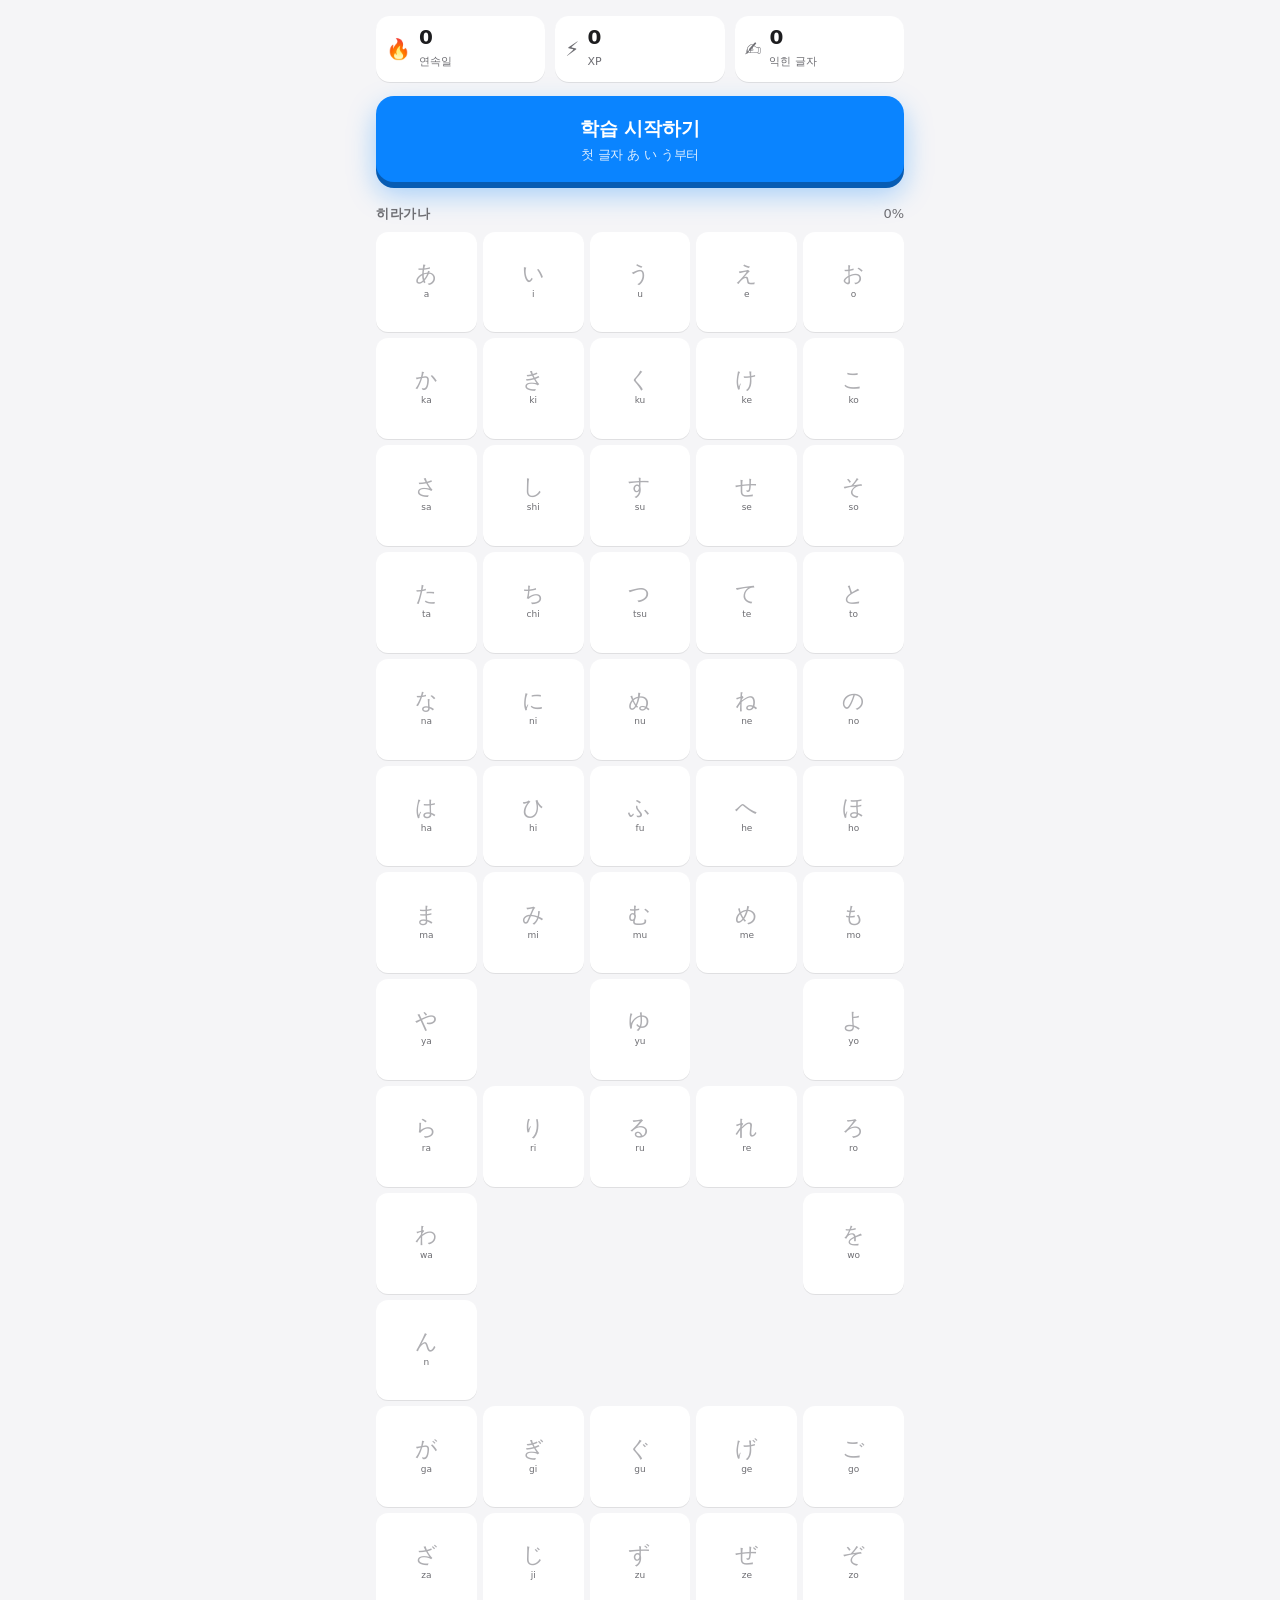
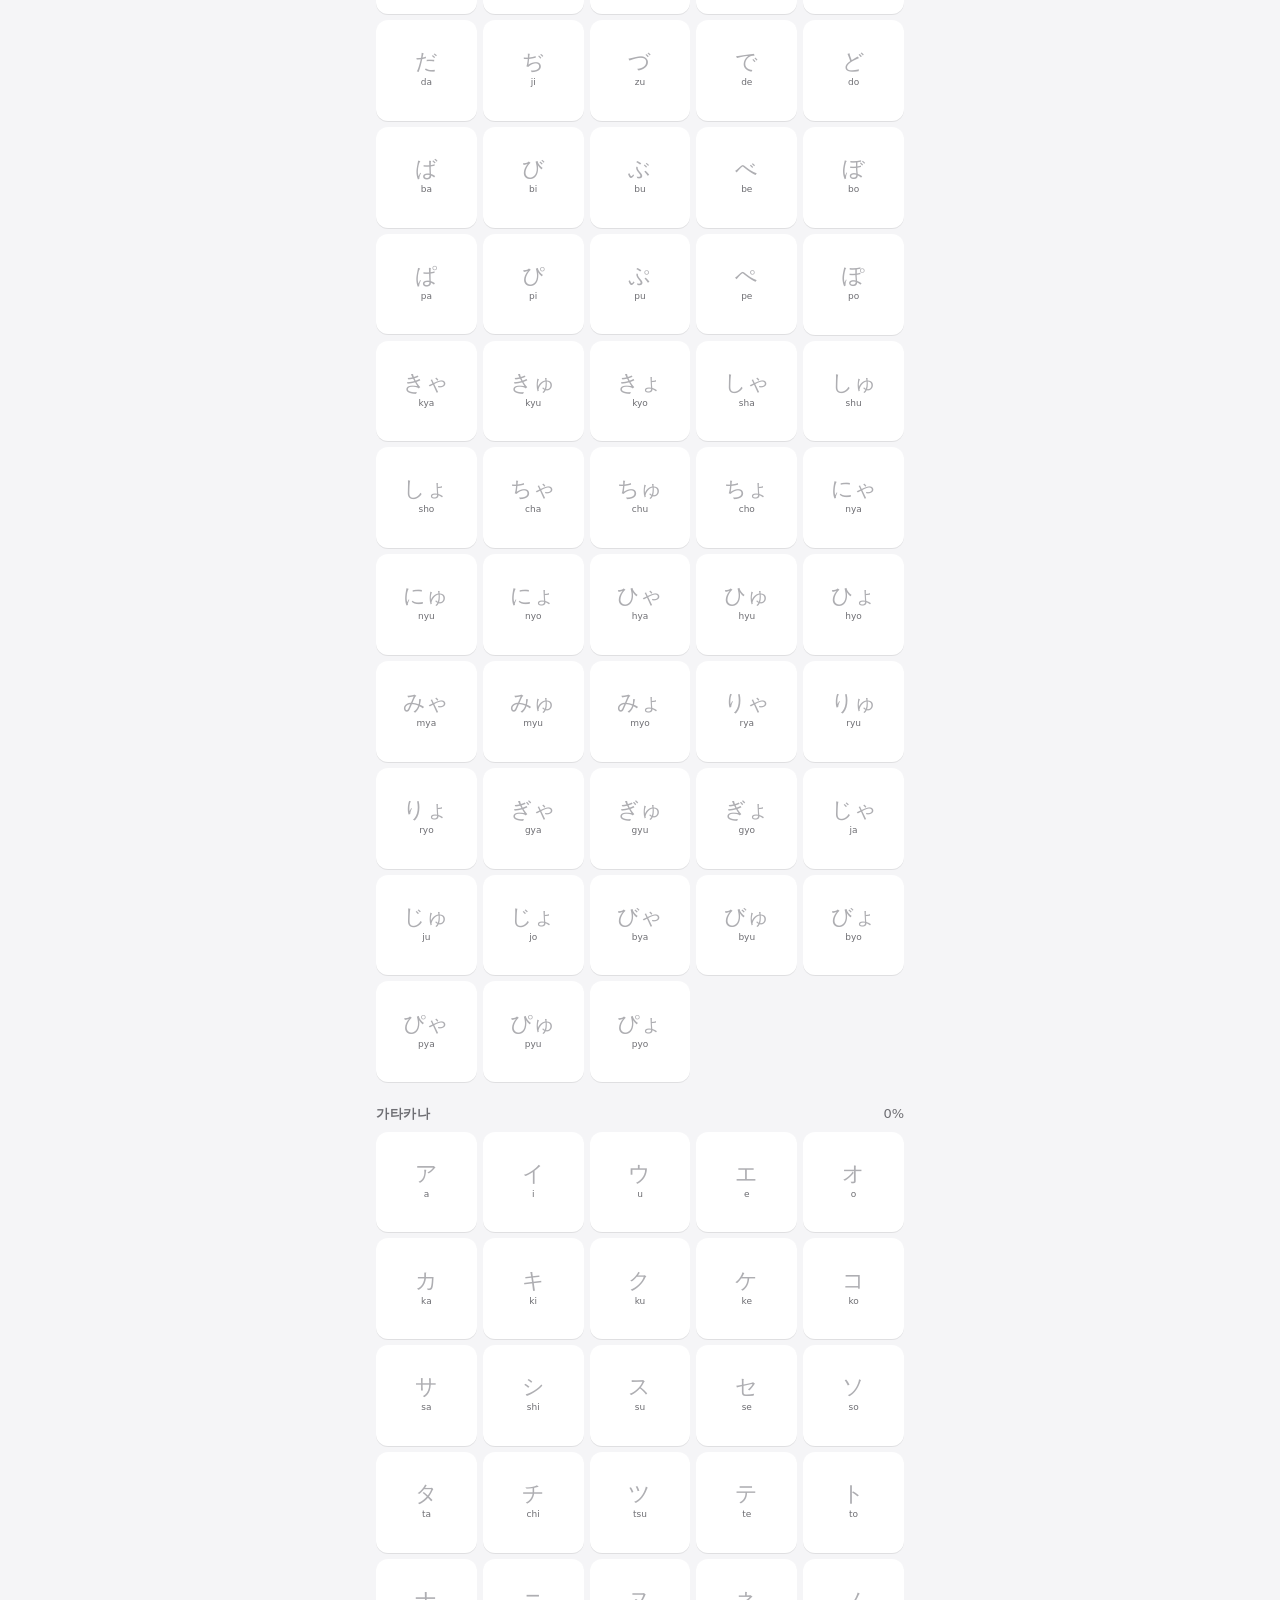
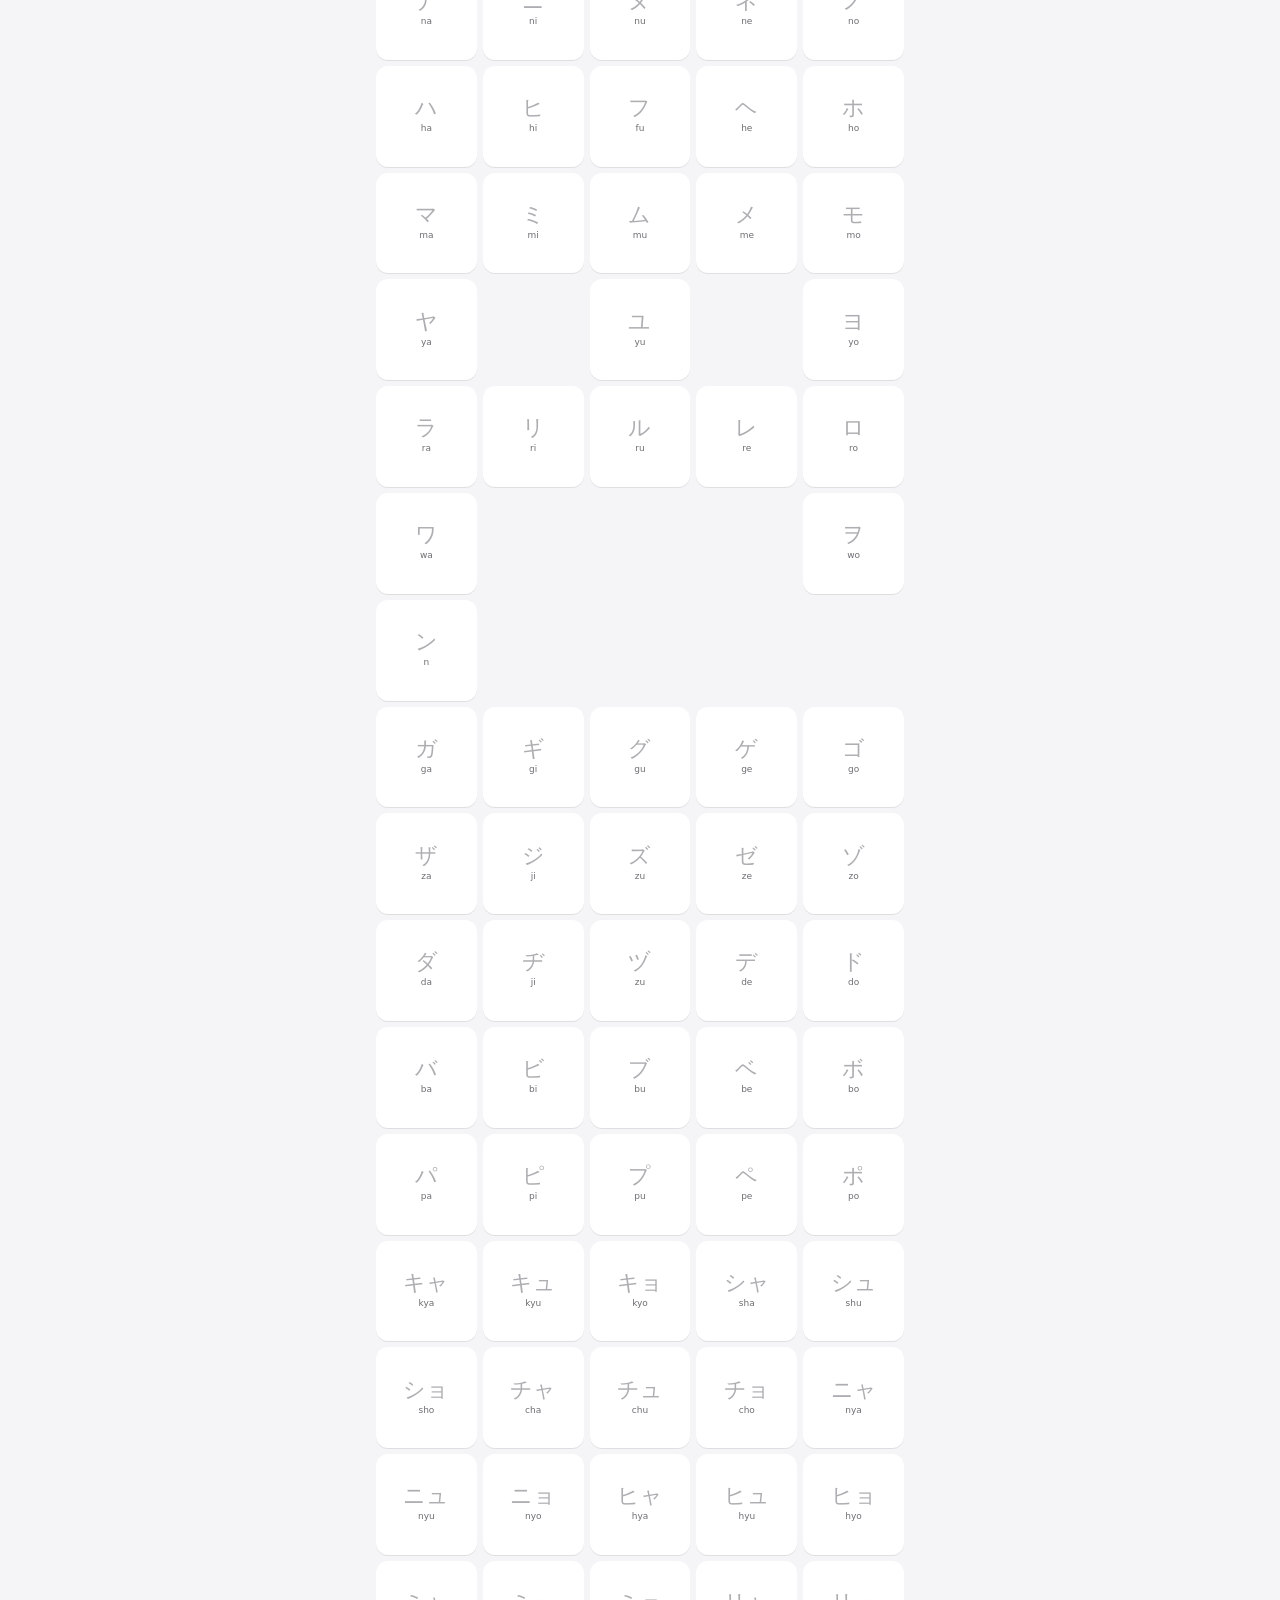
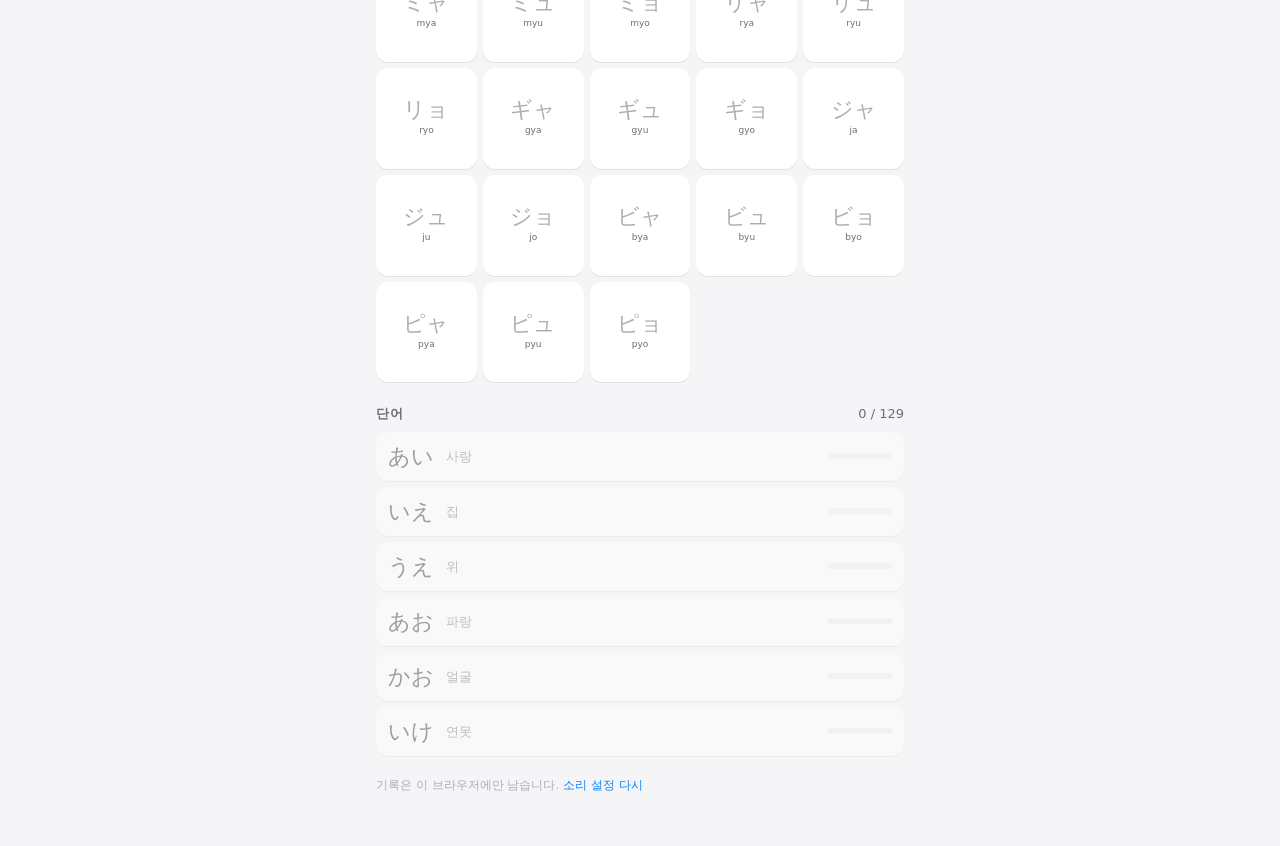
==== index.html @ 37eb1562 "Solingo: self-hosted Duolingo-style script trainer with JSON courses Engine (index.html/app.js/style" ====
<!doctype html>
<html lang="ko">
<head>
<meta charset="utf-8">
<meta name="viewport" content="width=device-width, initial-scale=1, viewport-fit=cover, user-scalable=no">
<meta name="color-scheme" content="light dark">
<meta name="apple-mobile-web-app-capable" content="yes">
<meta name="apple-mobile-web-app-status-bar-style" content="black-translucent">
<meta name="description" content="Solingo — self-hosted, Duolingo-style script trainer. Engine + JSON courses.">
<title>Solingo</title>
<link rel="icon" href="data:image/svg+xml,%3Csvg xmlns=%27http://www.w3.org/2000/svg%27 viewBox=%270 0 64 64%27%3E%3Crect width=%2764%27 height=%2764%27 rx=%2716%27 fill=%27%230a84ff%27/%3E%3Ctext x=%2732%27 y=%2744%27 font-size=%2736%27 text-anchor=%27middle%27 fill=%27white%27 font-family=%27sans-serif%27%3Eあ%3C/text%3E%3C/svg%3E">
<link rel="stylesheet" href="styles.css">
</head>
<body>
<div class="wrap" id="home">
  <div class="hud"><div><span class="ic">🔥</span><div><b id="h-streak">0</b><span>연속일</span></div></div><div><span class="ic">⚡️</span><div><b id="h-xp">0</b><span>XP</span></div></div><div><span class="ic">✍️</span><div><b id="h-known">0</b><span>익힌 글자</span></div></div></div>
  <button class="start" id="start">학습 시작하기<small id="start-sub"></small></button>
  <div id="sets"></div>
  <div class="section-t">단어 <span id="w-pct"></span></div><div class="words" id="wordlist"></div>
  <p class="tiny" style="margin-top:20px">기록은 이 브라우저에만 남습니다. <button id="snd-reset" style="color:var(--accent)">소리 설정 다시</button></p>
</div>

<div class="sheet" id="perm"><div class="panel">
  <h2>소리와 진동을 켤까요?</h2>
  <p>브라우저 규칙상 한 번은 직접 허용해야 소리가 자동으로 나옵니다.</p>
  <ul><li><span class="ic">🔊</span>새 글자와 단어를 일본어 음성으로 자동 재생</li><li><span class="ic">🎵</span>정답·오답 효과음</li><li><span class="ic">📳</span>정답 시 진동 (지원 기기만)</li></ul>
  <button class="primary" id="perm-ok">허용하고 시작</button>
  <button class="ghost" id="perm-no" style="width:100%;margin-top:8px">소리 없이</button>
  <p class="tiny" id="perm-note" style="margin:10px 0 0;text-align:center"></p>
</div></div>

<div id="lesson">
  <div class="top"><button class="x" id="l-x">✕</button><div class="meter"><i id="l-meter"></i></div><span class="combo" id="l-combo"></span></div>
  <div class="stage" id="stage"></div>
  <div class="foot" id="l-foot"><div class="verdict" id="l-verdict"></div><button class="primary" id="l-btn">확인</button></div>
</div>
<canvas id="confetti"></canvas>
<div class="toast" id="toast"></div>

<script src="app.js"></script>
</body>
</html>
---- styles.css ----
:root{--bg:#f5f5f7;--surface:#fff;--surface-2:#eef0f4;--text:#1d1d1f;--text-2:#6e6e73;--text-3:#aeaeb2;--line:rgba(0,0,0,.09);
  --accent:#0a84ff;--ink:#fff;--good:#34c759;--bad:#ff3b30;--warn:#ff9f0a;--gold:#ffcc00;--chrome:rgba(245,245,247,.78);--r:18px;
  --spring:cubic-bezier(.2,.8,.2,1)}
@media (prefers-color-scheme:dark){:root{--bg:#000;--surface:#1c1c1e;--surface-2:#2c2c2e;--text:#f5f5f7;--text-2:#98989d;--text-3:#636366;--line:rgba(255,255,255,.1);--chrome:rgba(0,0,0,.7)}}
*{box-sizing:border-box;-webkit-tap-highlight-color:transparent}
html,body{margin:0;min-height:100%}
body{font:16px/1.5 -apple-system,BlinkMacSystemFont,"SF Pro Text","Pretendard",system-ui,sans-serif;background:var(--bg);color:var(--text);-webkit-font-smoothing:antialiased;overscroll-behavior:none;touch-action:manipulation;user-select:none;-webkit-user-select:none}
button{font:inherit;color:inherit;background:none;border:0;padding:0;cursor:pointer}
button:focus-visible{outline:2px solid var(--accent);outline-offset:2px}
.kana{font-family:"Hiragino Sans","Hiragino Kaku Gothic ProN","Noto Sans JP","Apple SD Gothic Neo",sans-serif}
.wrap{max-width:560px;margin:0 auto;padding:16px;padding-bottom:calc(40px + env(safe-area-inset-bottom))}
h1{font-size:28px;letter-spacing:-.02em;line-height:1.1;margin:8px 0 4px}
.lead{color:var(--text-2);margin:0 0 14px}
.tiny{font-size:12px;color:var(--text-3)}
.section-t{font-size:13px;font-weight:700;color:var(--text-2);letter-spacing:.04em;text-transform:uppercase;margin:22px 0 8px;display:flex;justify-content:space-between;align-items:baseline}
.section-t span{font-weight:500;text-transform:none;letter-spacing:0;font-variant-numeric:tabular-nums}

/* home */
.hud{display:flex;gap:10px;align-items:center;margin-bottom:14px}
.hud>div{flex:1;min-width:0;background:var(--surface);border-radius:14px;padding:10px 10px;box-shadow:0 1px 0 var(--line);display:flex;align-items:center;gap:8px}
.hud .ic{font-size:20px;flex:none}.hud>div>div{min-width:0;overflow:hidden}.hud b{display:block;font-size:20px;line-height:1.1;font-variant-numeric:tabular-nums}.hud span{font-size:11px;color:var(--text-2);white-space:nowrap}
.start{display:block;width:100%;padding:18px;border-radius:18px;background:var(--accent);color:var(--ink);font-weight:800;font-size:19px;letter-spacing:-.01em;
  box-shadow:0 6px 0 color-mix(in srgb,var(--accent) 70%,#000),0 12px 28px color-mix(in srgb,var(--accent) 35%,transparent);transition:transform .1s ease-out,box-shadow .1s ease-out}
.start:active{transform:translateY(4px);box-shadow:0 2px 0 color-mix(in srgb,var(--accent) 70%,#000),0 6px 14px color-mix(in srgb,var(--accent) 30%,transparent)}
.start small{display:block;font-weight:500;font-size:13px;opacity:.85;margin-top:2px}
.chart{display:grid;grid-template-columns:repeat(5,1fr);gap:6px}
.cell{aspect-ratio:1;border-radius:12px;background:var(--surface);box-shadow:0 1px 0 var(--line);display:flex;flex-direction:column;align-items:center;justify-content:center;position:relative;overflow:hidden}
.cell.empty{background:transparent;box-shadow:none}
.cell .k{font-size:22px;line-height:1;position:relative;z-index:1}
.cell .r{font-size:9px;color:var(--text-2);margin-top:3px;position:relative;z-index:1}
.cell i{position:absolute;left:0;right:0;bottom:0;height:0;background:color-mix(in srgb,var(--good) 45%,var(--surface));transition:height .6s var(--spring)}
.cell.new .k{color:var(--text-3)}
.cell.gold i{background:color-mix(in srgb,var(--gold) 60%,var(--surface))}
.words{display:flex;flex-direction:column;gap:6px}
.word{display:grid;grid-template-columns:auto 1fr auto;gap:12px;align-items:center;background:var(--surface);border-radius:12px;padding:8px 12px;box-shadow:0 1px 0 var(--line)}
.word .w{font-size:22px}.word .m{font-size:13px;color:var(--text-2)}
.word .bar{width:64px;height:6px;border-radius:3px;background:var(--surface-2);overflow:hidden}.word .bar i{display:block;height:100%;background:var(--good);width:0;transition:width .6s var(--spring)}
.word.locked{opacity:.4}

/* permission sheet */
.sheet{position:fixed;inset:0;z-index:30;display:none;align-items:flex-end;justify-content:center;background:rgba(0,0,0,.35);backdrop-filter:blur(6px);-webkit-backdrop-filter:blur(6px)}
.sheet.on{display:flex}
.sheet .panel{width:100%;max-width:560px;background:var(--surface);border-radius:24px 24px 0 0;padding:22px 20px calc(22px + env(safe-area-inset-bottom));animation:up .45s var(--spring)}
@keyframes up{from{transform:translateY(40px);opacity:0}}
.panel h2{margin:0 0 6px;font-size:22px;letter-spacing:-.01em}
.panel p{margin:0 0 16px;color:var(--text-2)}
.panel ul{margin:0 0 18px;padding:0;list-style:none;display:flex;flex-direction:column;gap:8px}
.panel li{display:flex;gap:10px;align-items:center;font-size:15px}.panel li .ic{width:36px;height:36px;border-radius:10px;background:var(--surface-2);display:flex;align-items:center;justify-content:center;font-size:18px}

/* lesson */
#lesson{display:none;position:fixed;inset:0;background:var(--bg);z-index:10;flex-direction:column}
#lesson.on{display:flex}
.top{display:flex;align-items:center;gap:12px;padding:calc(12px + env(safe-area-inset-top)) 16px 10px}
.top .x{width:36px;height:36px;border-radius:12px;background:var(--surface-2);display:flex;align-items:center;justify-content:center;font-size:16px;color:var(--text-2)}
.meter{flex:1;height:12px;border-radius:6px;background:var(--surface-2);overflow:hidden;position:relative}
.meter i{display:block;height:100%;background:var(--good);width:0;transition:width .5s var(--spring);border-radius:6px;position:relative}
.meter i::after{content:"";position:absolute;left:6px;right:6px;top:3px;height:3px;border-radius:2px;background:rgba(255,255,255,.35)}
.combo{font-size:13px;font-weight:800;color:var(--warn);min-width:44px;text-align:right;font-variant-numeric:tabular-nums;transition:transform .2s var(--spring)}
.combo.bump{transform:scale(1.35)}
.stage{flex:1;position:relative;overflow:hidden}
.step{position:absolute;inset:0;overflow:auto;padding:8px 16px 24px;display:flex;flex-direction:column}
.step.in{animation:slideIn .38s var(--spring)}
.step.out{animation:slideOut .22s ease-in forwards;pointer-events:none}
@keyframes slideIn{from{transform:translateX(60px);opacity:0}}
@keyframes slideOut{to{transform:translateX(-60px);opacity:0}}
.prompt{font-size:20px;font-weight:700;letter-spacing:-.01em;margin:8px 0 14px}
.foot{padding:12px 16px calc(14px + env(safe-area-inset-bottom));background:var(--chrome);backdrop-filter:blur(20px) saturate(180%);-webkit-backdrop-filter:blur(20px) saturate(180%);border-top:1px solid var(--line);transition:background .25s}
.foot.ok{background:color-mix(in srgb,var(--good) 20%,var(--bg))}.foot.no{background:color-mix(in srgb,var(--bad) 18%,var(--bg))}
.verdict{display:flex;align-items:center;gap:10px;margin-bottom:10px;font-weight:800;min-height:26px;font-size:17px;transform:translateY(8px);opacity:0;transition:transform .3s var(--spring),opacity .2s}
.foot.ok .verdict,.foot.no .verdict{transform:none;opacity:1}
.verdict small{font-weight:500;color:var(--text-2);font-size:15px}
.foot.ok .verdict{color:var(--good)}.foot.no .verdict{color:var(--bad)}
.primary{display:block;width:100%;padding:15px;border-radius:14px;background:var(--accent);color:var(--ink);font-weight:800;font-size:17px;transition:transform .1s ease-out,opacity .15s,background .2s}
.primary:active{transform:scale(.98)}.primary:disabled{opacity:.35;transform:none}
.foot.ok .primary{background:var(--good)}.foot.no .primary{background:var(--bad)}

.hero{display:flex;flex-direction:column;align-items:center;justify-content:center;padding:14px 0 8px;gap:6px}
.glyph{font-size:120px;line-height:1;letter-spacing:-.02em;animation:pop .45s var(--spring)}
@keyframes pop{from{transform:scale(.85);opacity:0}}
.romaji{font-size:26px;color:var(--text-2);font-family:ui-monospace,"SF Mono",Menlo,monospace;letter-spacing:.05em}
.spk{width:48px;height:48px;border-radius:14px;background:var(--surface-2);display:inline-flex;align-items:center;justify-content:center;font-size:22px;transition:transform .1s ease-out}
.spk:active{transform:scale(.9)}
.spk.big{width:150px;height:150px;border-radius:40px;background:var(--accent);color:var(--ink);font-size:64px;box-shadow:0 8px 24px color-mix(in srgb,var(--accent) 35%,transparent)}
.spk.playing{animation:pulse 1s infinite}
@keyframes pulse{50%{transform:scale(1.06)}}
.opts{display:grid;grid-template-columns:1fr 1fr;gap:10px}
.opt{padding:18px 12px;border-radius:16px;background:var(--surface);box-shadow:0 1px 0 var(--line),0 3px 0 var(--line);font-size:20px;text-align:center;transition:transform .1s ease-out,box-shadow .15s,background .15s;animation:pop .4s var(--spring) backwards}
.opt:nth-child(2){animation-delay:.04s}.opt:nth-child(3){animation-delay:.08s}.opt:nth-child(4){animation-delay:.12s}.opt:nth-child(5){animation-delay:.16s}
.opt .kana{font-size:38px;line-height:1.1}
.opt:active{transform:translateY(2px);box-shadow:0 1px 0 var(--line)}
.opt.sel{box-shadow:inset 0 0 0 2px var(--accent),0 3px 0 color-mix(in srgb,var(--accent) 60%,transparent);background:color-mix(in srgb,var(--accent) 10%,var(--surface))}
.opt.ok{box-shadow:inset 0 0 0 2px var(--good),0 3px 0 var(--good);background:color-mix(in srgb,var(--good) 16%,var(--surface));animation:bounce .5s var(--spring)}
@keyframes bounce{30%{transform:scale(1.08)}}
.opt.no{box-shadow:inset 0 0 0 2px var(--bad);background:color-mix(in srgb,var(--bad) 12%,var(--surface));animation:shake .4s}
.opt.dim{opacity:.3;pointer-events:none}
@keyframes shake{20%{transform:translateX(-7px)}40%{transform:translateX(7px)}60%{transform:translateX(-4px)}80%{transform:translateX(4px)}}
.match{display:grid;grid-template-columns:1fr 1fr;gap:10px}.match .col{display:flex;flex-direction:column;gap:10px}
.slots{min-height:66px;display:flex;flex-wrap:wrap;gap:8px;padding:10px 0;border-bottom:2px solid var(--line);margin-bottom:16px;align-items:center;transition:border-color .2s}
.bank{display:flex;flex-wrap:wrap;gap:8px;justify-content:center}
.tile{min-width:54px;height:58px;padding:0 14px;border-radius:14px;background:var(--surface);box-shadow:0 1px 0 var(--line),0 3px 0 var(--line);font-size:28px;display:inline-flex;align-items:center;justify-content:center;transition:transform .1s ease-out,opacity .15s}
.tile:active{transform:translateY(2px);box-shadow:0 1px 0 var(--line)}.tile.used{opacity:.2;pointer-events:none}
.slots .tile{background:color-mix(in srgb,var(--accent) 10%,var(--surface));animation:pop .3s var(--spring)}
.meaning{font-size:15px;color:var(--text-2);margin-top:6px}
.wordline{font-size:48px;text-align:center;margin:2px 0;letter-spacing:.04em}
.wordline .hi{color:var(--accent)}
canvas.pad{width:100%;aspect-ratio:1;border-radius:20px;background:var(--surface);box-shadow:0 1px 0 var(--line);touch-action:none;display:block}
canvas.pad.wide{aspect-ratio:2}
.padrow{display:flex;gap:10px;margin-top:10px}
.ghost{flex:1;padding:12px;border-radius:12px;background:var(--surface-2);font-weight:600;transition:transform .1s ease-out}.ghost:active{transform:scale(.97)}
.done-hero{text-align:center;padding:30px 0 20px}
.done-hero .big{font-size:72px;line-height:1;animation:pop .6s var(--spring)}
.xp{font-size:40px;font-weight:900;color:var(--gold);letter-spacing:-.02em;animation:pop .5s var(--spring) .2s backwards}
.stat{display:grid;grid-template-columns:repeat(3,1fr);gap:10px;margin-top:14px}
.stat div{background:var(--surface);border-radius:14px;padding:10px 12px;box-shadow:0 1px 0 var(--line)}
.stat b{display:block;font-size:22px;font-variant-numeric:tabular-nums}.stat span{font-size:12px;color:var(--text-2)}
.newk{display:flex;gap:8px;justify-content:center;flex-wrap:wrap;margin-top:14px}.newk span{font-size:28px;background:var(--surface);padding:6px 14px;border-radius:12px;box-shadow:0 1px 0 var(--line)}
#confetti{position:fixed;inset:0;pointer-events:none;z-index:40}
.fly{position:fixed;font-weight:900;color:var(--gold);font-size:20px;pointer-events:none;z-index:25;animation:fly .9s var(--spring) forwards}
@keyframes fly{to{transform:translateY(-70px);opacity:0}}
.toast{position:fixed;left:50%;bottom:calc(120px + env(safe-area-inset-bottom));transform:translate(-50%,20px);opacity:0;background:var(--text);color:var(--bg);padding:10px 16px;border-radius:999px;font-size:14px;font-weight:600;pointer-events:none;transition:transform .35s var(--spring),opacity .25s;z-index:20}
.toast.on{transform:translate(-50%,0);opacity:1}
@media (prefers-reduced-motion:reduce){*{animation:none!important;transition-duration:.01ms!important}}
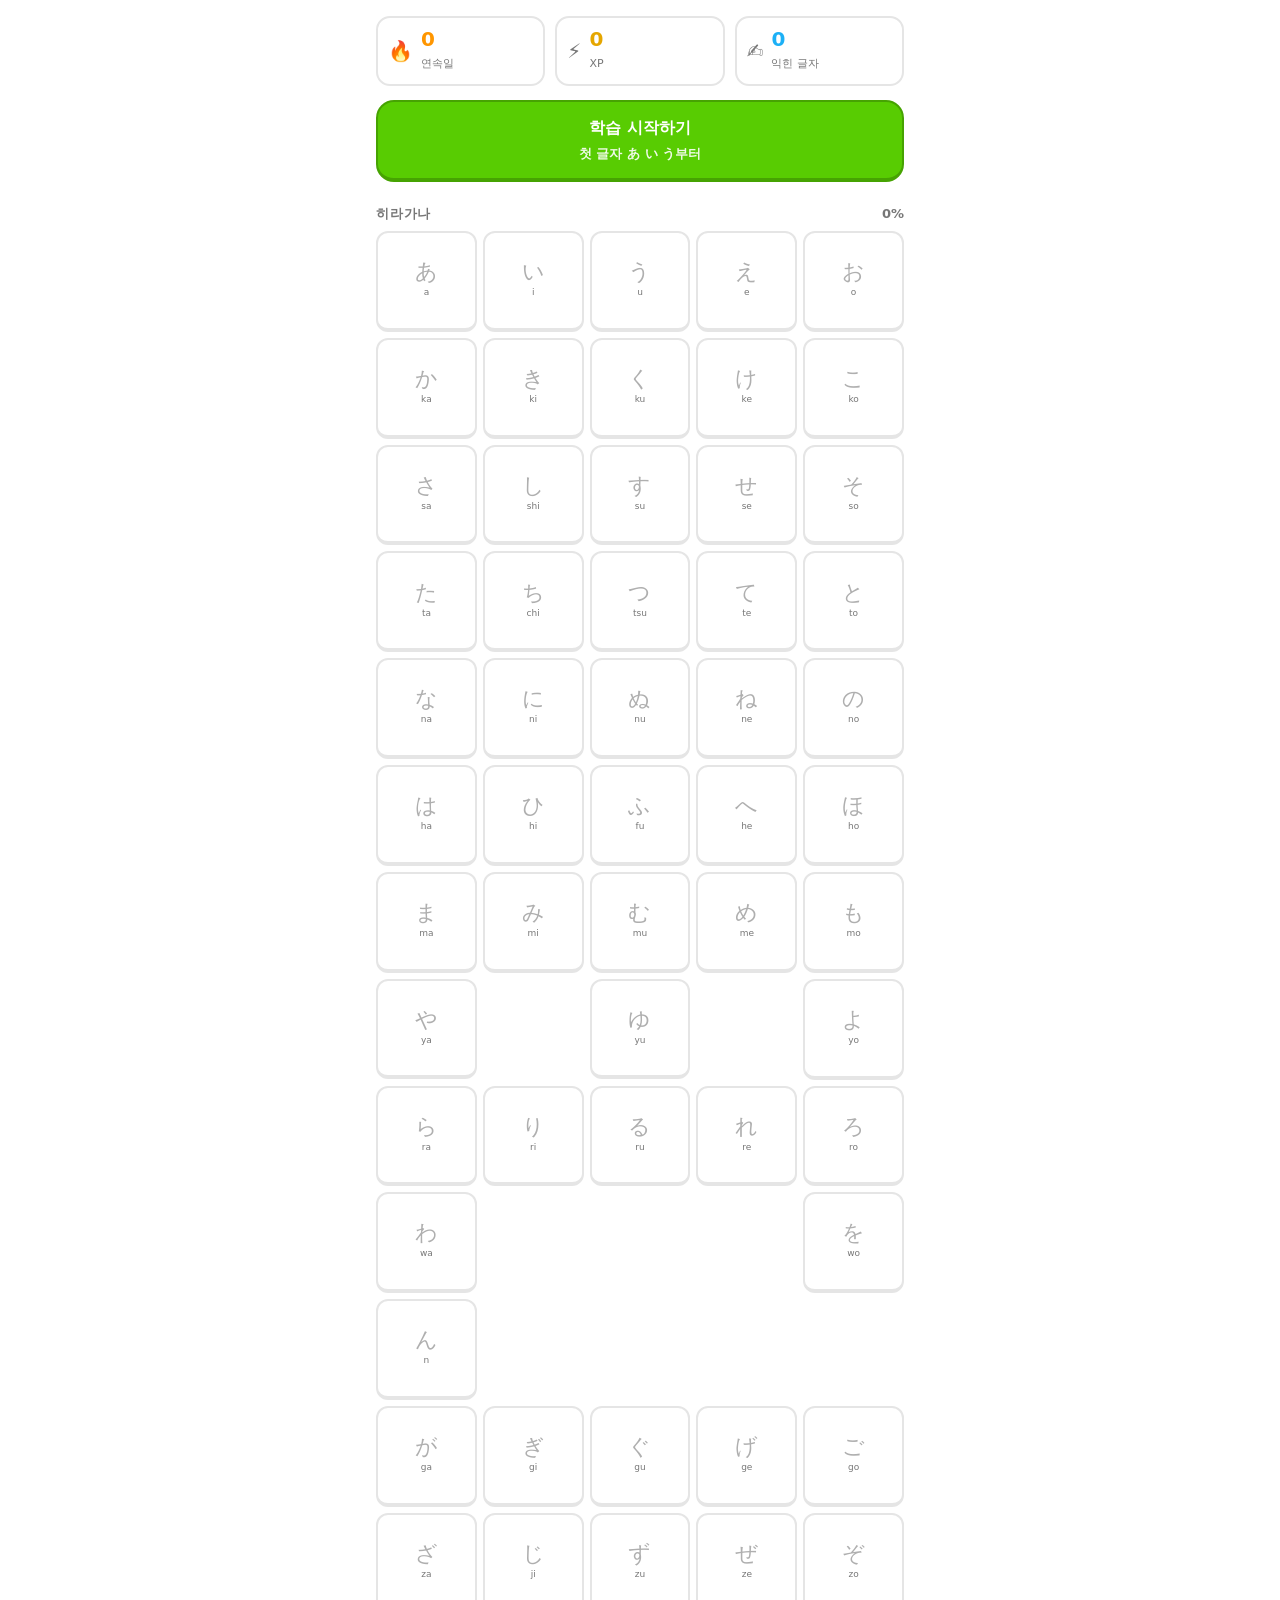
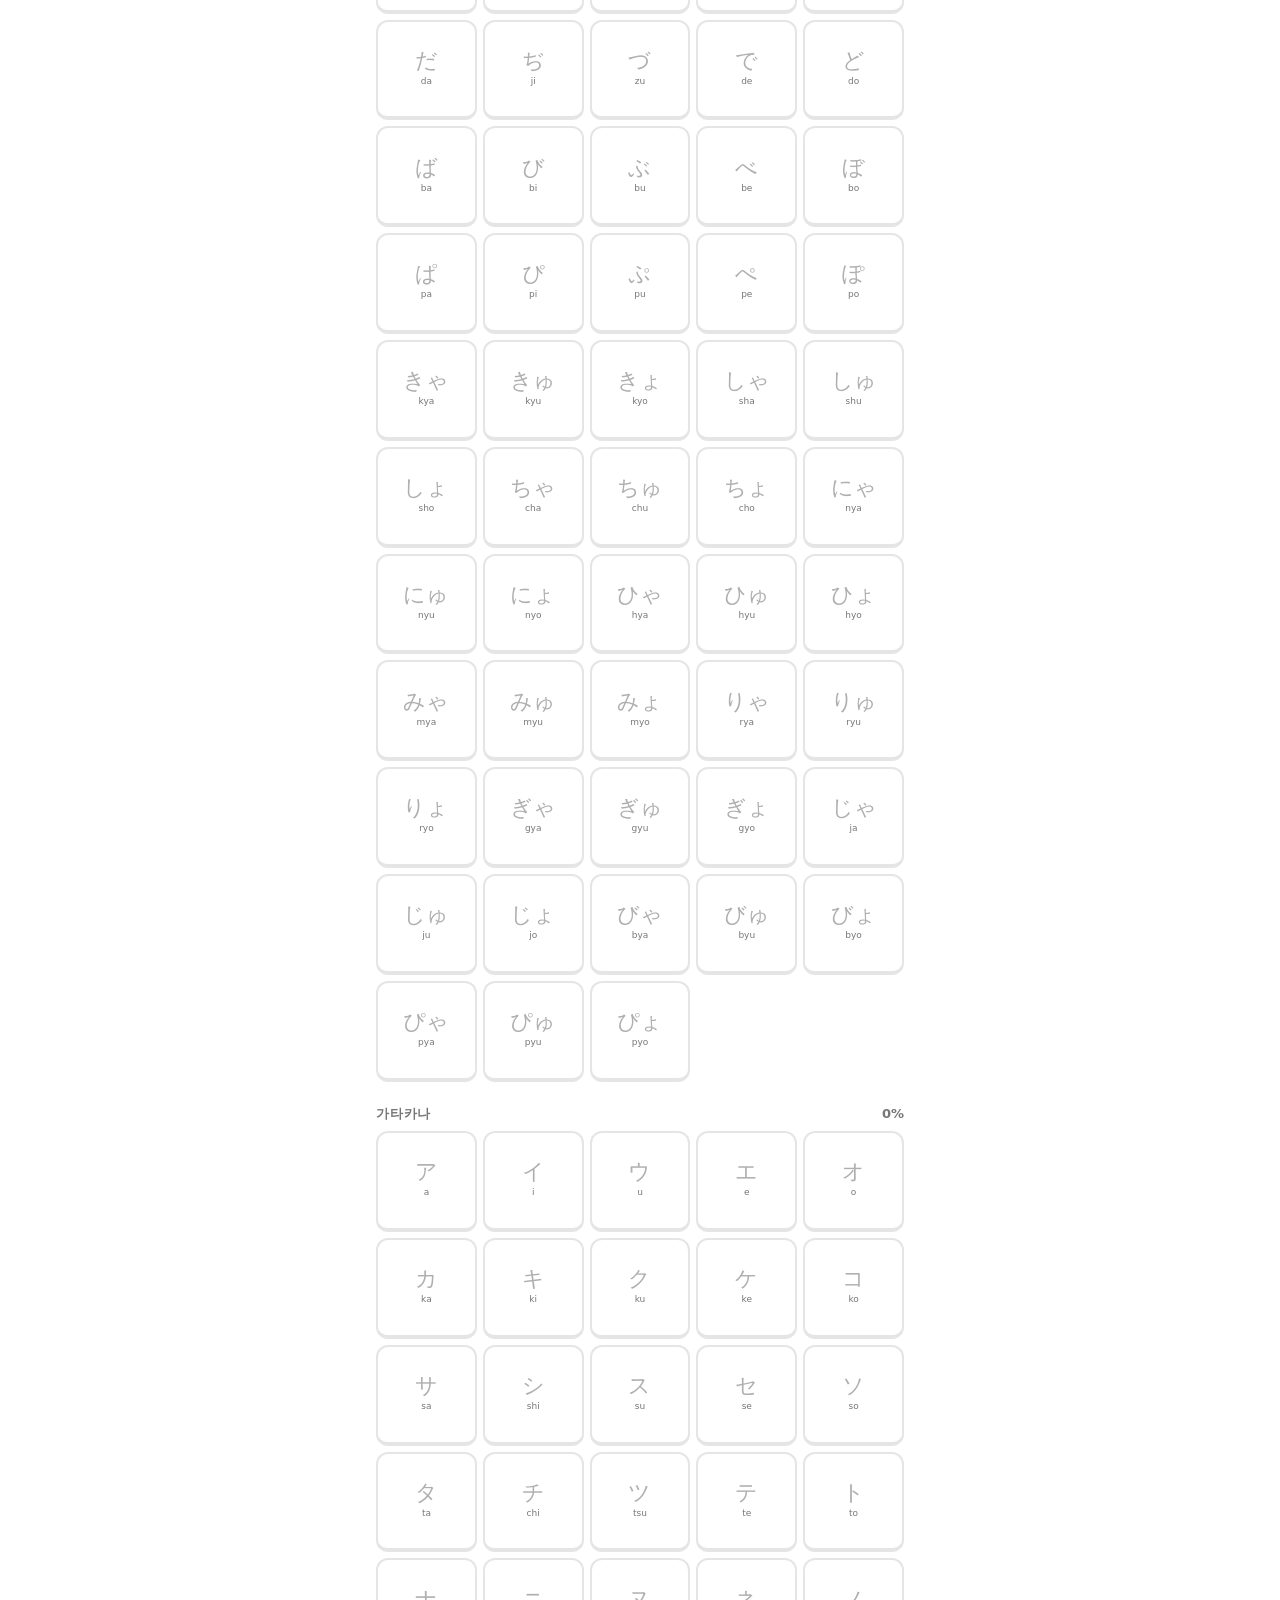
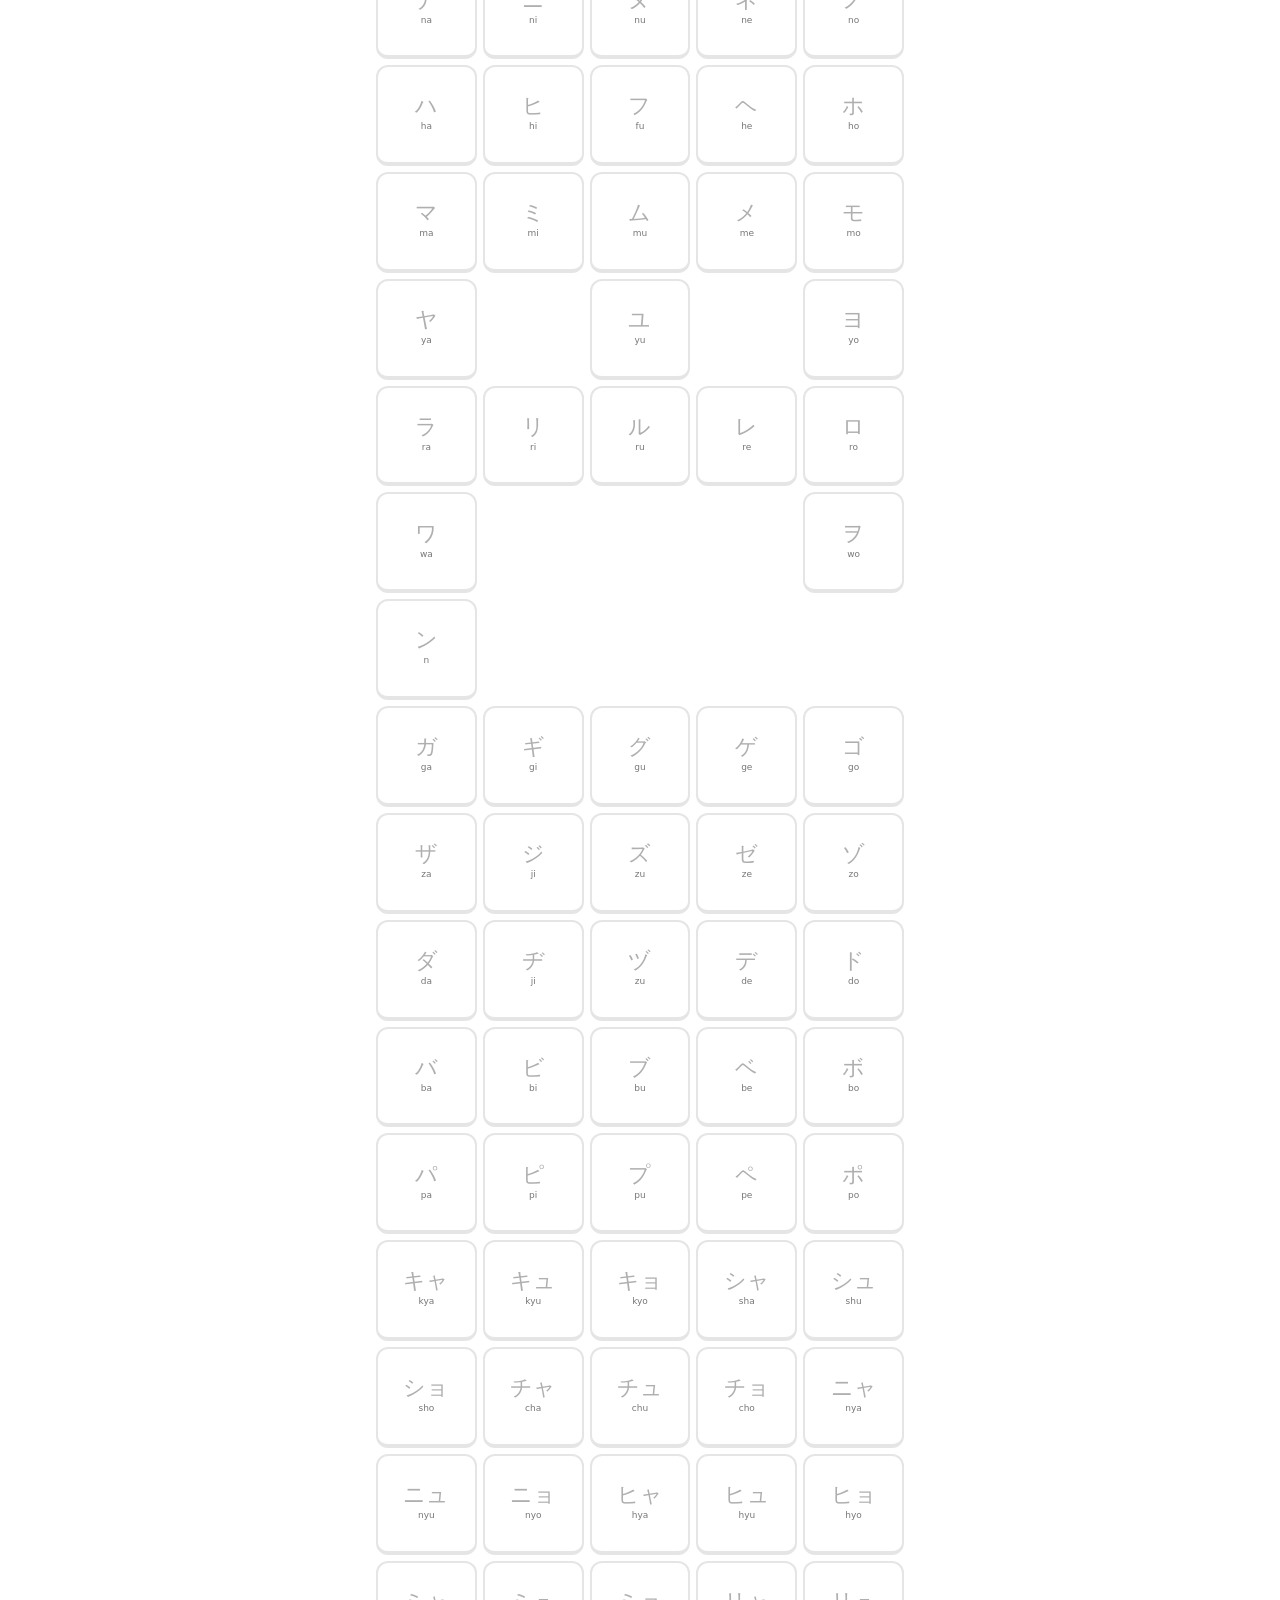
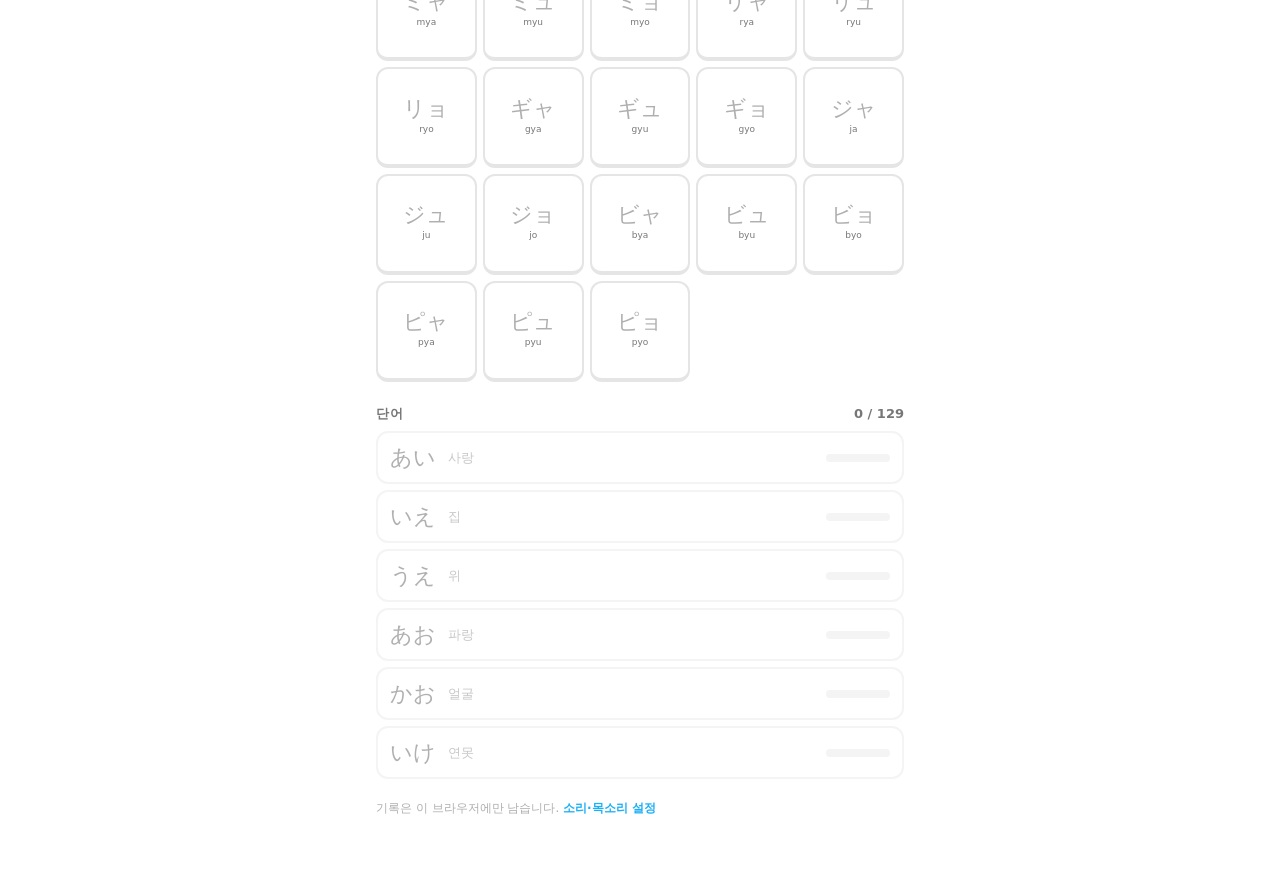
==== commit 51ab8de5: "Duolingo flow: select→확인→계속, 3D buttons, footer verdicts, resume, speech, voice picker - Session per" ====
--- a/index.html
+++ b/index.html
@@ -5,38 +5,44 @@
 <meta name="viewport" content="width=device-width, initial-scale=1, viewport-fit=cover, user-scalable=no">
 <meta name="color-scheme" content="light dark">
 <meta name="apple-mobile-web-app-capable" content="yes">
-<meta name="apple-mobile-web-app-status-bar-style" content="black-translucent">
+<meta name="apple-mobile-web-app-status-bar-style" content="default">
 <meta name="description" content="Solingo — self-hosted, Duolingo-style script trainer. Engine + JSON courses.">
 <title>Solingo</title>
-<link rel="icon" href="data:image/svg+xml,%3Csvg xmlns=%27http://www.w3.org/2000/svg%27 viewBox=%270 0 64 64%27%3E%3Crect width=%2764%27 height=%2764%27 rx=%2716%27 fill=%27%230a84ff%27/%3E%3Ctext x=%2732%27 y=%2744%27 font-size=%2736%27 text-anchor=%27middle%27 fill=%27white%27 font-family=%27sans-serif%27%3Eあ%3C/text%3E%3C/svg%3E">
+<link rel="icon" href="data:image/svg+xml,%3Csvg xmlns=%27http://www.w3.org/2000/svg%27 viewBox=%270 0 64 64%27%3E%3Crect width=%2764%27 height=%2764%27 rx=%2716%27 fill=%27%2358cc02%27/%3E%3Ctext x=%2732%27 y=%2744%27 font-size=%2736%27 text-anchor=%27middle%27 fill=%27white%27 font-family=%27sans-serif%27%3Eあ%3C/text%3E%3C/svg%3E">
 <link rel="stylesheet" href="styles.css">
 </head>
 <body>
 <div class="wrap" id="home">
-  <div class="hud"><div><span class="ic">🔥</span><div><b id="h-streak">0</b><span>연속일</span></div></div><div><span class="ic">⚡️</span><div><b id="h-xp">0</b><span>XP</span></div></div><div><span class="ic">✍️</span><div><b id="h-known">0</b><span>익힌 글자</span></div></div></div>
-  <button class="start" id="start">학습 시작하기<small id="start-sub"></small></button>
+  <div class="hud">
+    <div class="streak"><span class="ic">🔥</span><div><b id="h-streak">0</b><span>연속일</span></div></div>
+    <div class="xp"><span class="ic">⚡️</span><div><b id="h-xp">0</b><span>XP</span></div></div>
+    <div class="known"><span class="ic">✍️</span><div><b id="h-known">0</b><span>익힌 글자</span></div></div>
+  </div>
+  <button class="btn block green start" id="start">학습 시작하기<small id="start-sub"></small></button>
   <div id="sets"></div>
   <div class="section-t">단어 <span id="w-pct"></span></div><div class="words" id="wordlist"></div>
-  <p class="tiny" style="margin-top:20px">기록은 이 브라우저에만 남습니다. <button id="snd-reset" style="color:var(--accent)">소리 설정 다시</button></p>
+  <p class="tiny" style="margin-top:20px">기록은 이 브라우저에만 남습니다. <button id="snd-reset" style="color:var(--sky);font-weight:700">소리·목소리 설정</button></p>
 </div>
 
 <div class="sheet" id="perm"><div class="panel">
   <h2>소리와 진동을 켤까요?</h2>
   <p>브라우저 규칙상 한 번은 직접 허용해야 소리가 자동으로 나옵니다.</p>
-  <ul><li><span class="ic">🔊</span>새 글자와 단어를 일본어 음성으로 자동 재생</li><li><span class="ic">🎵</span>정답·오답 효과음</li><li><span class="ic">📳</span>정답 시 진동 (지원 기기만)</li></ul>
-  <button class="primary" id="perm-ok">허용하고 시작</button>
-  <button class="ghost" id="perm-no" style="width:100%;margin-top:8px">소리 없이</button>
+  <ul><li><span class="ic">🔊</span>새 글자와 단어를 음성으로 자동 재생</li><li><span class="ic">🎵</span>정답·오답 효과음</li><li><span class="ic">🎙</span>따라 읽기 문제에서 마이크 사용 (그때 따로 물어봐요)</li><li><span class="ic">📳</span>진동 (지원 기기만)</li></ul>
+  <div id="voice-wrap" style="display:none"><div class="section-t" style="margin-top:0">목소리 <span>눌러서 들어보기</span></div><div class="voices" id="voices"></div></div>
+  <button class="btn block green" id="perm-ok">허용하고 시작</button>
+  <button class="btn block ghost" id="perm-no" style="margin-top:8px">소리 없이</button>
   <p class="tiny" id="perm-note" style="margin:10px 0 0;text-align:center"></p>
 </div></div>
 
 <div id="lesson">
   <div class="top"><button class="x" id="l-x">✕</button><div class="meter"><i id="l-meter"></i></div><span class="combo" id="l-combo"></span></div>
   <div class="stage" id="stage"></div>
-  <div class="foot" id="l-foot"><div class="verdict" id="l-verdict"></div><button class="primary" id="l-btn">확인</button></div>
+  <div class="foot" id="l-foot"><div class="verdict" id="l-verdict"></div><button class="btn block locked" id="l-btn">확인</button></div>
 </div>
 <canvas id="confetti"></canvas>
 <div class="toast" id="toast"></div>
-
+<!-- iOS has no Vibration API; toggling a native switch control is the one thing that produces a haptic tick from a web page. -->
+<label class="hapt"><input type="checkbox" switch id="hapt"></label>
 <script src="app.js"></script>
 </body>
 </html>
--- a/styles.css
+++ b/styles.css
@@ -1,122 +1,163 @@
-:root{--bg:#f5f5f7;--surface:#fff;--surface-2:#eef0f4;--text:#1d1d1f;--text-2:#6e6e73;--text-3:#aeaeb2;--line:rgba(0,0,0,.09);
-  --accent:#0a84ff;--ink:#fff;--good:#34c759;--bad:#ff3b30;--warn:#ff9f0a;--gold:#ffcc00;--chrome:rgba(245,245,247,.78);--r:18px;
-  --spring:cubic-bezier(.2,.8,.2,1)}
-@media (prefers-color-scheme:dark){:root{--bg:#000;--surface:#1c1c1e;--surface-2:#2c2c2e;--text:#f5f5f7;--text-2:#98989d;--text-3:#636366;--line:rgba(255,255,255,.1);--chrome:rgba(0,0,0,.7)}}
+/* Solingo — look & motion. Light theme follows Duolingo's white/slate/sky/green/rose system; dark keeps the same roles. */
+:root{
+  --bg:#ffffff;--surface:#ffffff;--surface-2:#f7f7f7;--text:#3c3c3c;--text-2:#777777;--text-3:#afafaf;
+  --line:#e5e5e5;--line-2:#cfcfcf;
+  --sky:#1cb0f6;--sky-d:#1899d6;--sky-bg:#ddf4ff;--sky-line:#84d8ff;
+  --green:#58cc02;--green-d:#46a302;--green-bg:#d7ffb8;--green-line:#a5ed6e;
+  --rose:#ff4b4b;--rose-d:#ea2b2b;--rose-bg:#ffdfe0;--rose-line:#ff9b9b;
+  --gold:#ffc800;--gold-d:#e5a600;--orange:#ff9600;
+  --chrome:rgba(255,255,255,.92);--spring:cubic-bezier(.2,.8,.2,1)
+}
+@media (prefers-color-scheme:dark){:root{
+  --bg:#131f24;--surface:#131f24;--surface-2:#202f36;--text:#f1f7fb;--text-2:#afafaf;--text-3:#52656d;
+  --line:#37464f;--line-2:#4a5b64;
+  --sky-bg:#202f36;--sky-line:#3f85a7;--green-bg:#1d3a2c;--green-line:#2f7a3d;--rose-bg:#3d2224;--rose-line:#8a3a3f;
+  --chrome:rgba(19,31,36,.92)
+}}
 *{box-sizing:border-box;-webkit-tap-highlight-color:transparent}
 html,body{margin:0;min-height:100%}
 body{font:16px/1.5 -apple-system,BlinkMacSystemFont,"SF Pro Text","Pretendard",system-ui,sans-serif;background:var(--bg);color:var(--text);-webkit-font-smoothing:antialiased;overscroll-behavior:none;touch-action:manipulation;user-select:none;-webkit-user-select:none}
 button{font:inherit;color:inherit;background:none;border:0;padding:0;cursor:pointer}
-button:focus-visible{outline:2px solid var(--accent);outline-offset:2px}
+button:focus-visible{outline:2px solid var(--sky);outline-offset:2px}
 .kana{font-family:"Hiragino Sans","Hiragino Kaku Gothic ProN","Noto Sans JP","Apple SD Gothic Neo",sans-serif}
 .wrap{max-width:560px;margin:0 auto;padding:16px;padding-bottom:calc(40px + env(safe-area-inset-bottom))}
-h1{font-size:28px;letter-spacing:-.02em;line-height:1.1;margin:8px 0 4px}
-.lead{color:var(--text-2);margin:0 0 14px}
 .tiny{font-size:12px;color:var(--text-3)}
-.section-t{font-size:13px;font-weight:700;color:var(--text-2);letter-spacing:.04em;text-transform:uppercase;margin:22px 0 8px;display:flex;justify-content:space-between;align-items:baseline}
-.section-t span{font-weight:500;text-transform:none;letter-spacing:0;font-variant-numeric:tabular-nums}
+.section-t{font-size:13px;font-weight:800;color:var(--text-2);letter-spacing:.06em;text-transform:uppercase;margin:22px 0 8px;display:flex;justify-content:space-between;align-items:baseline}
+.section-t span{font-weight:600;text-transform:none;letter-spacing:0;font-variant-numeric:tabular-nums}
+
+/* ---- the Duolingo button: 2px border, 4px bottom border, press = drop bottom border + move down ---- */
+.btn{display:inline-flex;align-items:center;justify-content:center;gap:8px;border-radius:16px;font-weight:800;font-size:15px;letter-spacing:.06em;text-transform:uppercase;
+  padding:12px 18px;border:2px solid var(--line-2);border-bottom-width:4px;background:var(--surface);color:var(--text-2);
+  transition:transform .06s ease-out,border-bottom-width .06s ease-out,background .15s,opacity .15s;position:relative;overflow:hidden}
+.btn:active{border-bottom-width:2px;transform:translateY(2px)}
+.btn:disabled{opacity:.45;pointer-events:none}
+.btn.block{display:flex;width:100%;padding:14px 18px;font-size:16px}
+.btn.sky{background:var(--sky);border-color:var(--sky-d);color:#fff}
+.btn.green{background:var(--green);border-color:var(--green-d);color:#fff}
+.btn.rose{background:var(--rose);border-color:var(--rose-d);color:#fff}
+.btn.locked{background:var(--line);border-color:var(--line-2);color:var(--text-3)}
+.btn.ghost{border-color:transparent;background:transparent;color:var(--sky)}
+.btn.outline{color:var(--sky)}
+/* ripple: a green wave from the centre, Duolingo's signature on a correct press */
+.wave{position:absolute;left:50%;top:50%;width:20px;height:20px;border-radius:50%;background:radial-gradient(circle,rgba(255,255,255,.55) 0%,rgba(255,255,255,.25) 40%,transparent 70%);transform:translate(-50%,-50%) scale(0);animation:wave .55s var(--spring) forwards;pointer-events:none}
+@keyframes wave{to{transform:translate(-50%,-50%) scale(18);opacity:0}}
 
 /* home */
 .hud{display:flex;gap:10px;align-items:center;margin-bottom:14px}
-.hud>div{flex:1;min-width:0;background:var(--surface);border-radius:14px;padding:10px 10px;box-shadow:0 1px 0 var(--line);display:flex;align-items:center;gap:8px}
-.hud .ic{font-size:20px;flex:none}.hud>div>div{min-width:0;overflow:hidden}.hud b{display:block;font-size:20px;line-height:1.1;font-variant-numeric:tabular-nums}.hud span{font-size:11px;color:var(--text-2);white-space:nowrap}
-.start{display:block;width:100%;padding:18px;border-radius:18px;background:var(--accent);color:var(--ink);font-weight:800;font-size:19px;letter-spacing:-.01em;
-  box-shadow:0 6px 0 color-mix(in srgb,var(--accent) 70%,#000),0 12px 28px color-mix(in srgb,var(--accent) 35%,transparent);transition:transform .1s ease-out,box-shadow .1s ease-out}
-.start:active{transform:translateY(4px);box-shadow:0 2px 0 color-mix(in srgb,var(--accent) 70%,#000),0 6px 14px color-mix(in srgb,var(--accent) 30%,transparent)}
-.start small{display:block;font-weight:500;font-size:13px;opacity:.85;margin-top:2px}
-.chart{display:grid;grid-template-columns:repeat(5,1fr);gap:6px}
-.cell{aspect-ratio:1;border-radius:12px;background:var(--surface);box-shadow:0 1px 0 var(--line);display:flex;flex-direction:column;align-items:center;justify-content:center;position:relative;overflow:hidden}
-.cell.empty{background:transparent;box-shadow:none}
+.hud>div{flex:1;min-width:0;background:var(--surface);border:2px solid var(--line);border-radius:14px;padding:10px 10px;display:flex;align-items:center;gap:8px}
+.hud .ic{font-size:20px;flex:none}.hud>div>div{min-width:0;overflow:hidden}
+.hud b{display:block;font-size:20px;line-height:1.1;font-variant-numeric:tabular-nums}.hud span{font-size:11px;color:var(--text-2);white-space:nowrap}
+.hud .streak b{color:var(--orange)}.hud .xp b{color:var(--gold-d)}.hud .known b{color:var(--sky)}
+.start{padding:18px;font-size:19px;letter-spacing:0;text-transform:none;border-radius:18px;flex-direction:column;gap:2px}
+.start small{display:block;font-weight:600;font-size:13px;opacity:.9;margin-top:2px;letter-spacing:0}
+.chart{display:grid;gap:6px}
+.cell{aspect-ratio:1;border-radius:12px;background:var(--surface);border:2px solid var(--line);border-bottom-width:4px;display:flex;flex-direction:column;align-items:center;justify-content:center;position:relative;overflow:hidden}
+.cell.empty{background:transparent;border:0}
 .cell .k{font-size:22px;line-height:1;position:relative;z-index:1}
 .cell .r{font-size:9px;color:var(--text-2);margin-top:3px;position:relative;z-index:1}
-.cell i{position:absolute;left:0;right:0;bottom:0;height:0;background:color-mix(in srgb,var(--good) 45%,var(--surface));transition:height .6s var(--spring)}
+.cell i{position:absolute;left:0;right:0;bottom:0;height:0;background:var(--green-bg);transition:height .6s var(--spring)}
 .cell.new .k{color:var(--text-3)}
-.cell.gold i{background:color-mix(in srgb,var(--gold) 60%,var(--surface))}
+.cell.gold{border-color:var(--gold-d)}.cell.gold i{background:color-mix(in srgb,var(--gold) 45%,var(--surface))}
 .words{display:flex;flex-direction:column;gap:6px}
-.word{display:grid;grid-template-columns:auto 1fr auto;gap:12px;align-items:center;background:var(--surface);border-radius:12px;padding:8px 12px;box-shadow:0 1px 0 var(--line)}
+.word{display:grid;grid-template-columns:auto 1fr auto;gap:12px;align-items:center;background:var(--surface);border:2px solid var(--line);border-radius:12px;padding:8px 12px}
 .word .w{font-size:22px}.word .m{font-size:13px;color:var(--text-2)}
-.word .bar{width:64px;height:6px;border-radius:3px;background:var(--surface-2);overflow:hidden}.word .bar i{display:block;height:100%;background:var(--good);width:0;transition:width .6s var(--spring)}
+.word .bar{width:64px;height:8px;border-radius:4px;background:var(--line);overflow:hidden}.word .bar i{display:block;height:100%;background:var(--green);width:0;transition:width .6s var(--spring)}
 .word.locked{opacity:.4}
 
-/* permission sheet */
-.sheet{position:fixed;inset:0;z-index:30;display:none;align-items:flex-end;justify-content:center;background:rgba(0,0,0,.35);backdrop-filter:blur(6px);-webkit-backdrop-filter:blur(6px)}
+/* sheet */
+.sheet{position:fixed;inset:0;z-index:30;display:none;align-items:flex-end;justify-content:center;background:rgba(0,0,0,.4)}
 .sheet.on{display:flex}
-.sheet .panel{width:100%;max-width:560px;background:var(--surface);border-radius:24px 24px 0 0;padding:22px 20px calc(22px + env(safe-area-inset-bottom));animation:up .45s var(--spring)}
+.sheet .panel{width:100%;max-width:560px;max-height:88vh;overflow:auto;background:var(--surface);border-radius:24px 24px 0 0;padding:22px 20px calc(22px + env(safe-area-inset-bottom));animation:up .45s var(--spring)}
 @keyframes up{from{transform:translateY(40px);opacity:0}}
 .panel h2{margin:0 0 6px;font-size:22px;letter-spacing:-.01em}
 .panel p{margin:0 0 16px;color:var(--text-2)}
 .panel ul{margin:0 0 18px;padding:0;list-style:none;display:flex;flex-direction:column;gap:8px}
 .panel li{display:flex;gap:10px;align-items:center;font-size:15px}.panel li .ic{width:36px;height:36px;border-radius:10px;background:var(--surface-2);display:flex;align-items:center;justify-content:center;font-size:18px}
+.voices{display:flex;flex-direction:column;gap:8px;margin:6px 0 16px}
+.voice{display:grid;grid-template-columns:1fr auto;gap:10px;align-items:center;padding:10px 12px;border:2px solid var(--line);border-radius:12px;text-align:left}
+.voice.on{border-color:var(--sky-line);background:var(--sky-bg)}
+.voice b{display:block;font-size:15px}.voice span{font-size:12px;color:var(--text-2)}
 
 /* lesson */
 #lesson{display:none;position:fixed;inset:0;background:var(--bg);z-index:10;flex-direction:column}
 #lesson.on{display:flex}
-.top{display:flex;align-items:center;gap:12px;padding:calc(12px + env(safe-area-inset-top)) 16px 10px}
-.top .x{width:36px;height:36px;border-radius:12px;background:var(--surface-2);display:flex;align-items:center;justify-content:center;font-size:16px;color:var(--text-2)}
-.meter{flex:1;height:12px;border-radius:6px;background:var(--surface-2);overflow:hidden;position:relative}
-.meter i{display:block;height:100%;background:var(--good);width:0;transition:width .5s var(--spring);border-radius:6px;position:relative}
-.meter i::after{content:"";position:absolute;left:6px;right:6px;top:3px;height:3px;border-radius:2px;background:rgba(255,255,255,.35)}
-.combo{font-size:13px;font-weight:800;color:var(--warn);min-width:44px;text-align:right;font-variant-numeric:tabular-nums;transition:transform .2s var(--spring)}
+.top{display:flex;align-items:center;gap:14px;padding:calc(14px + env(safe-area-inset-top)) 16px 10px}
+.top .x{width:32px;height:32px;display:flex;align-items:center;justify-content:center;font-size:20px;color:var(--text-3)}
+.meter{flex:1;height:16px;border-radius:8px;background:var(--line);overflow:hidden}
+.meter i{display:block;height:100%;background:var(--green);width:0;transition:width .5s var(--spring);border-radius:8px;position:relative}
+.meter i::after{content:"";position:absolute;left:8px;right:8px;top:4px;height:4px;border-radius:2px;background:rgba(255,255,255,.35)}
+.combo{font-size:15px;font-weight:800;color:var(--orange);min-width:48px;text-align:right;font-variant-numeric:tabular-nums;transition:transform .2s var(--spring)}
 .combo.bump{transform:scale(1.35)}
 .stage{flex:1;position:relative;overflow:hidden}
 .step{position:absolute;inset:0;overflow:auto;padding:8px 16px 24px;display:flex;flex-direction:column}
-.step.in{animation:slideIn .38s var(--spring)}
-.step.out{animation:slideOut .22s ease-in forwards;pointer-events:none}
-@keyframes slideIn{from{transform:translateX(60px);opacity:0}}
-@keyframes slideOut{to{transform:translateX(-60px);opacity:0}}
-.prompt{font-size:20px;font-weight:700;letter-spacing:-.01em;margin:8px 0 14px}
-.foot{padding:12px 16px calc(14px + env(safe-area-inset-bottom));background:var(--chrome);backdrop-filter:blur(20px) saturate(180%);-webkit-backdrop-filter:blur(20px) saturate(180%);border-top:1px solid var(--line);transition:background .25s}
-.foot.ok{background:color-mix(in srgb,var(--good) 20%,var(--bg))}.foot.no{background:color-mix(in srgb,var(--bad) 18%,var(--bg))}
-.verdict{display:flex;align-items:center;gap:10px;margin-bottom:10px;font-weight:800;min-height:26px;font-size:17px;transform:translateY(8px);opacity:0;transition:transform .3s var(--spring),opacity .2s}
+.step.in{animation:slideIn .32s var(--spring)}
+.step.out{animation:slideOut .18s ease-in forwards;pointer-events:none}
+@keyframes slideIn{from{transform:translateX(48px);opacity:0}}
+@keyframes slideOut{to{transform:translateX(-48px);opacity:0}}
+.prompt{font-size:22px;font-weight:800;letter-spacing:-.01em;margin:8px 0 16px}
+.foot{padding:14px 16px calc(16px + env(safe-area-inset-bottom));background:var(--chrome);border-top:2px solid var(--line);transition:background .2s,border-color .2s}
+.foot.ok{background:var(--green-bg);border-color:transparent}.foot.no{background:var(--rose-bg);border-color:transparent}
+.verdict{display:flex;align-items:center;gap:10px;margin-bottom:12px;font-weight:800;min-height:28px;font-size:19px;transform:translateY(8px);opacity:0;transition:transform .3s var(--spring),opacity .2s}
 .foot.ok .verdict,.foot.no .verdict{transform:none;opacity:1}
-.verdict small{font-weight:500;color:var(--text-2);font-size:15px}
-.foot.ok .verdict{color:var(--good)}.foot.no .verdict{color:var(--bad)}
-.primary{display:block;width:100%;padding:15px;border-radius:14px;background:var(--accent);color:var(--ink);font-weight:800;font-size:17px;transition:transform .1s ease-out,opacity .15s,background .2s}
-.primary:active{transform:scale(.98)}.primary:disabled{opacity:.35;transform:none}
-.foot.ok .primary{background:var(--good)}.foot.no .primary{background:var(--bad)}
+.verdict .ci{width:28px;height:28px;border-radius:50%;display:inline-flex;align-items:center;justify-content:center;background:var(--surface);font-size:16px;flex:none}
+.verdict small{font-weight:600;font-size:15px;opacity:.85}
+.foot.ok .verdict{color:var(--green-d)}.foot.no .verdict{color:var(--rose-d)}
+@media (prefers-color-scheme:dark){.foot.ok .verdict{color:#7be03d}.foot.no .verdict{color:#ff7a7a}}
 
 .hero{display:flex;flex-direction:column;align-items:center;justify-content:center;padding:14px 0 8px;gap:6px}
 .glyph{font-size:120px;line-height:1;letter-spacing:-.02em;animation:pop .45s var(--spring)}
 @keyframes pop{from{transform:scale(.85);opacity:0}}
 .romaji{font-size:26px;color:var(--text-2);font-family:ui-monospace,"SF Mono",Menlo,monospace;letter-spacing:.05em}
-.spk{width:48px;height:48px;border-radius:14px;background:var(--surface-2);display:inline-flex;align-items:center;justify-content:center;font-size:22px;transition:transform .1s ease-out}
-.spk:active{transform:scale(.9)}
-.spk.big{width:150px;height:150px;border-radius:40px;background:var(--accent);color:var(--ink);font-size:64px;box-shadow:0 8px 24px color-mix(in srgb,var(--accent) 35%,transparent)}
+.spk{width:52px;height:52px;border-radius:14px;background:var(--sky);border:2px solid var(--sky-d);border-bottom-width:4px;color:#fff;display:inline-flex;align-items:center;justify-content:center;font-size:22px;transition:transform .06s,border-bottom-width .06s}
+.spk:active{border-bottom-width:2px;transform:translateY(2px)}
+.spk.big{width:150px;height:150px;border-radius:32px;font-size:64px}
 .spk.playing{animation:pulse 1s infinite}
-@keyframes pulse{50%{transform:scale(1.06)}}
+@keyframes pulse{50%{transform:scale(1.05)}}
+.mic{width:100%;padding:18px;border-radius:18px;border:2px solid var(--sky-d);border-bottom-width:4px;background:var(--sky);color:#fff;font-weight:800;font-size:17px;display:flex;align-items:center;justify-content:center;gap:10px;transition:transform .06s,border-bottom-width .06s,background .2s}
+.mic:active{border-bottom-width:2px;transform:translateY(2px)}
+.mic.listening{background:var(--rose);border-color:var(--rose-d);animation:pulse 1.2s infinite}
+.heard{min-height:32px;text-align:center;font-size:20px;margin-top:12px;color:var(--text-2)}
+
+/* option cards, exactly the clone's recipe: border-2 border-b-4, active border-b-2 */
 .opts{display:grid;grid-template-columns:1fr 1fr;gap:10px}
-.opt{padding:18px 12px;border-radius:16px;background:var(--surface);box-shadow:0 1px 0 var(--line),0 3px 0 var(--line);font-size:20px;text-align:center;transition:transform .1s ease-out,box-shadow .15s,background .15s;animation:pop .4s var(--spring) backwards}
+.opt{padding:18px 12px;border-radius:14px;background:var(--surface);border:2px solid var(--line);border-bottom-width:4px;font-size:20px;text-align:center;position:relative;overflow:hidden;
+  transition:transform .06s ease-out,border-bottom-width .06s ease-out,background .15s,border-color .15s;animation:pop .35s var(--spring) backwards}
 .opt:nth-child(2){animation-delay:.04s}.opt:nth-child(3){animation-delay:.08s}.opt:nth-child(4){animation-delay:.12s}.opt:nth-child(5){animation-delay:.16s}
 .opt .kana{font-size:38px;line-height:1.1}
-.opt:active{transform:translateY(2px);box-shadow:0 1px 0 var(--line)}
-.opt.sel{box-shadow:inset 0 0 0 2px var(--accent),0 3px 0 color-mix(in srgb,var(--accent) 60%,transparent);background:color-mix(in srgb,var(--accent) 10%,var(--surface))}
-.opt.ok{box-shadow:inset 0 0 0 2px var(--good),0 3px 0 var(--good);background:color-mix(in srgb,var(--good) 16%,var(--surface));animation:bounce .5s var(--spring)}
-@keyframes bounce{30%{transform:scale(1.08)}}
-.opt.no{box-shadow:inset 0 0 0 2px var(--bad);background:color-mix(in srgb,var(--bad) 12%,var(--surface));animation:shake .4s}
-.opt.dim{opacity:.3;pointer-events:none}
+.opt:active{border-bottom-width:2px;transform:translateY(2px)}
+.opt.sel{border-color:var(--sky-line);background:var(--sky-bg);color:var(--sky)}
+.opt.ok{border-color:var(--green-line);background:var(--green-bg);color:var(--green-d)}
+@media (prefers-color-scheme:dark){.opt.ok{color:#7be03d}.opt.no{color:#ff7a7a}.opt.sel{color:#49c0f8}}
+.opt.no{border-color:var(--rose-line);background:var(--rose-bg);color:var(--rose-d);animation:shake .4s}
+.opt.dim{opacity:.35;pointer-events:none}
 @keyframes shake{20%{transform:translateX(-7px)}40%{transform:translateX(7px)}60%{transform:translateX(-4px)}80%{transform:translateX(4px)}}
 .match{display:grid;grid-template-columns:1fr 1fr;gap:10px}.match .col{display:flex;flex-direction:column;gap:10px}
 .slots{min-height:66px;display:flex;flex-wrap:wrap;gap:8px;padding:10px 0;border-bottom:2px solid var(--line);margin-bottom:16px;align-items:center;transition:border-color .2s}
 .bank{display:flex;flex-wrap:wrap;gap:8px;justify-content:center}
-.tile{min-width:54px;height:58px;padding:0 14px;border-radius:14px;background:var(--surface);box-shadow:0 1px 0 var(--line),0 3px 0 var(--line);font-size:28px;display:inline-flex;align-items:center;justify-content:center;transition:transform .1s ease-out,opacity .15s}
-.tile:active{transform:translateY(2px);box-shadow:0 1px 0 var(--line)}.tile.used{opacity:.2;pointer-events:none}
-.slots .tile{background:color-mix(in srgb,var(--accent) 10%,var(--surface));animation:pop .3s var(--spring)}
+.tile{min-width:54px;height:58px;padding:0 14px;border-radius:12px;background:var(--surface);border:2px solid var(--line);border-bottom-width:4px;font-size:28px;display:inline-flex;align-items:center;justify-content:center;transition:transform .06s,border-bottom-width .06s,opacity .15s}
+.tile:active{border-bottom-width:2px;transform:translateY(2px)}.tile.used{opacity:.2;pointer-events:none}
+.slots .tile{border-color:var(--sky-line);background:var(--sky-bg);animation:pop .3s var(--spring)}
 .meaning{font-size:15px;color:var(--text-2);margin-top:6px}
 .wordline{font-size:48px;text-align:center;margin:2px 0;letter-spacing:.04em}
-.wordline .hi{color:var(--accent)}
-canvas.pad{width:100%;aspect-ratio:1;border-radius:20px;background:var(--surface);box-shadow:0 1px 0 var(--line);touch-action:none;display:block}
+.wordline .hi{color:var(--sky)}
+canvas.pad{width:100%;aspect-ratio:1;border-radius:16px;background:var(--surface);border:2px solid var(--line);touch-action:none;display:block}
 canvas.pad.wide{aspect-ratio:2}
 .padrow{display:flex;gap:10px;margin-top:10px}
-.ghost{flex:1;padding:12px;border-radius:12px;background:var(--surface-2);font-weight:600;transition:transform .1s ease-out}.ghost:active{transform:scale(.97)}
+.padrow .btn{flex:1}
 .done-hero{text-align:center;padding:30px 0 20px}
 .done-hero .big{font-size:72px;line-height:1;animation:pop .6s var(--spring)}
-.xp{font-size:40px;font-weight:900;color:var(--gold);letter-spacing:-.02em;animation:pop .5s var(--spring) .2s backwards}
-.stat{display:grid;grid-template-columns:repeat(3,1fr);gap:10px;margin-top:14px}
-.stat div{background:var(--surface);border-radius:14px;padding:10px 12px;box-shadow:0 1px 0 var(--line)}
-.stat b{display:block;font-size:22px;font-variant-numeric:tabular-nums}.stat span{font-size:12px;color:var(--text-2)}
-.newk{display:flex;gap:8px;justify-content:center;flex-wrap:wrap;margin-top:14px}.newk span{font-size:28px;background:var(--surface);padding:6px 14px;border-radius:12px;box-shadow:0 1px 0 var(--line)}
+.result{display:flex;gap:12px;margin-top:18px}
+.rcard{flex:1;border-radius:16px;border:2px solid;overflow:hidden}
+.rcard .h{padding:5px;font-size:11px;font-weight:800;text-transform:uppercase;letter-spacing:.06em;color:#fff}
+.rcard .v{background:var(--surface);padding:16px 8px;font-size:22px;font-weight:800;text-align:center;font-variant-numeric:tabular-nums}
+.rcard.xp{border-color:var(--orange)}.rcard.xp .h{background:var(--orange)}.rcard.xp .v{color:var(--orange)}
+.rcard.acc{border-color:var(--sky)}.rcard.acc .h{background:var(--sky)}.rcard.acc .v{color:var(--sky)}
+.rcard.streak{border-color:var(--rose)}.rcard.streak .h{background:var(--rose)}.rcard.streak .v{color:var(--rose)}
+.newk{display:flex;gap:8px;justify-content:center;flex-wrap:wrap;margin-top:14px}.newk span{font-size:28px;background:var(--surface);border:2px solid var(--line);padding:6px 14px;border-radius:12px}
 #confetti{position:fixed;inset:0;pointer-events:none;z-index:40}
-.fly{position:fixed;font-weight:900;color:var(--gold);font-size:20px;pointer-events:none;z-index:25;animation:fly .9s var(--spring) forwards}
+.fly{position:fixed;font-weight:900;color:var(--gold-d);font-size:20px;pointer-events:none;z-index:25;animation:fly .9s var(--spring) forwards}
 @keyframes fly{to{transform:translateY(-70px);opacity:0}}
 .toast{position:fixed;left:50%;bottom:calc(120px + env(safe-area-inset-bottom));transform:translate(-50%,20px);opacity:0;background:var(--text);color:var(--bg);padding:10px 16px;border-radius:999px;font-size:14px;font-weight:600;pointer-events:none;transition:transform .35s var(--spring),opacity .25s;z-index:20}
 .toast.on{transform:translate(-50%,0);opacity:1}
+.hapt{position:fixed;left:-9999px;top:0;width:1px;height:1px;overflow:hidden}
 @media (prefers-reduced-motion:reduce){*{animation:none!important;transition-duration:.01ms!important}}
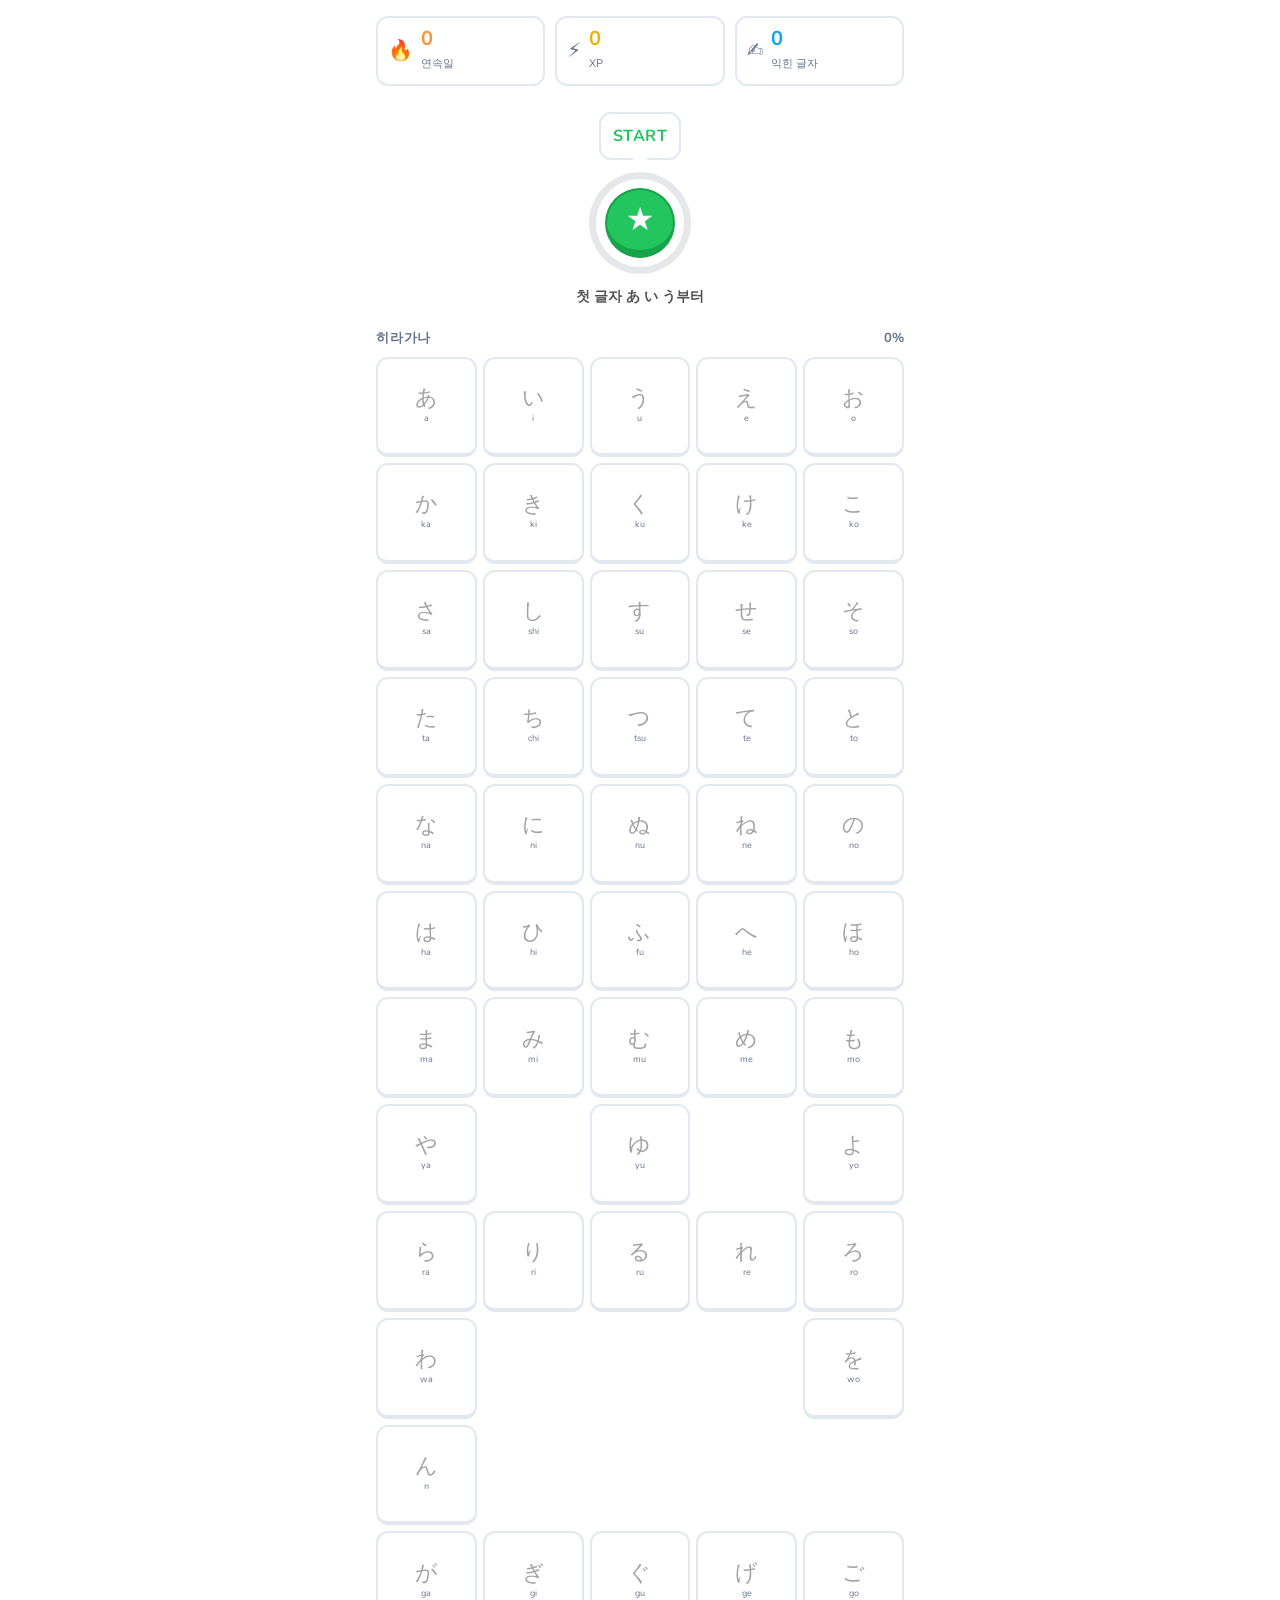
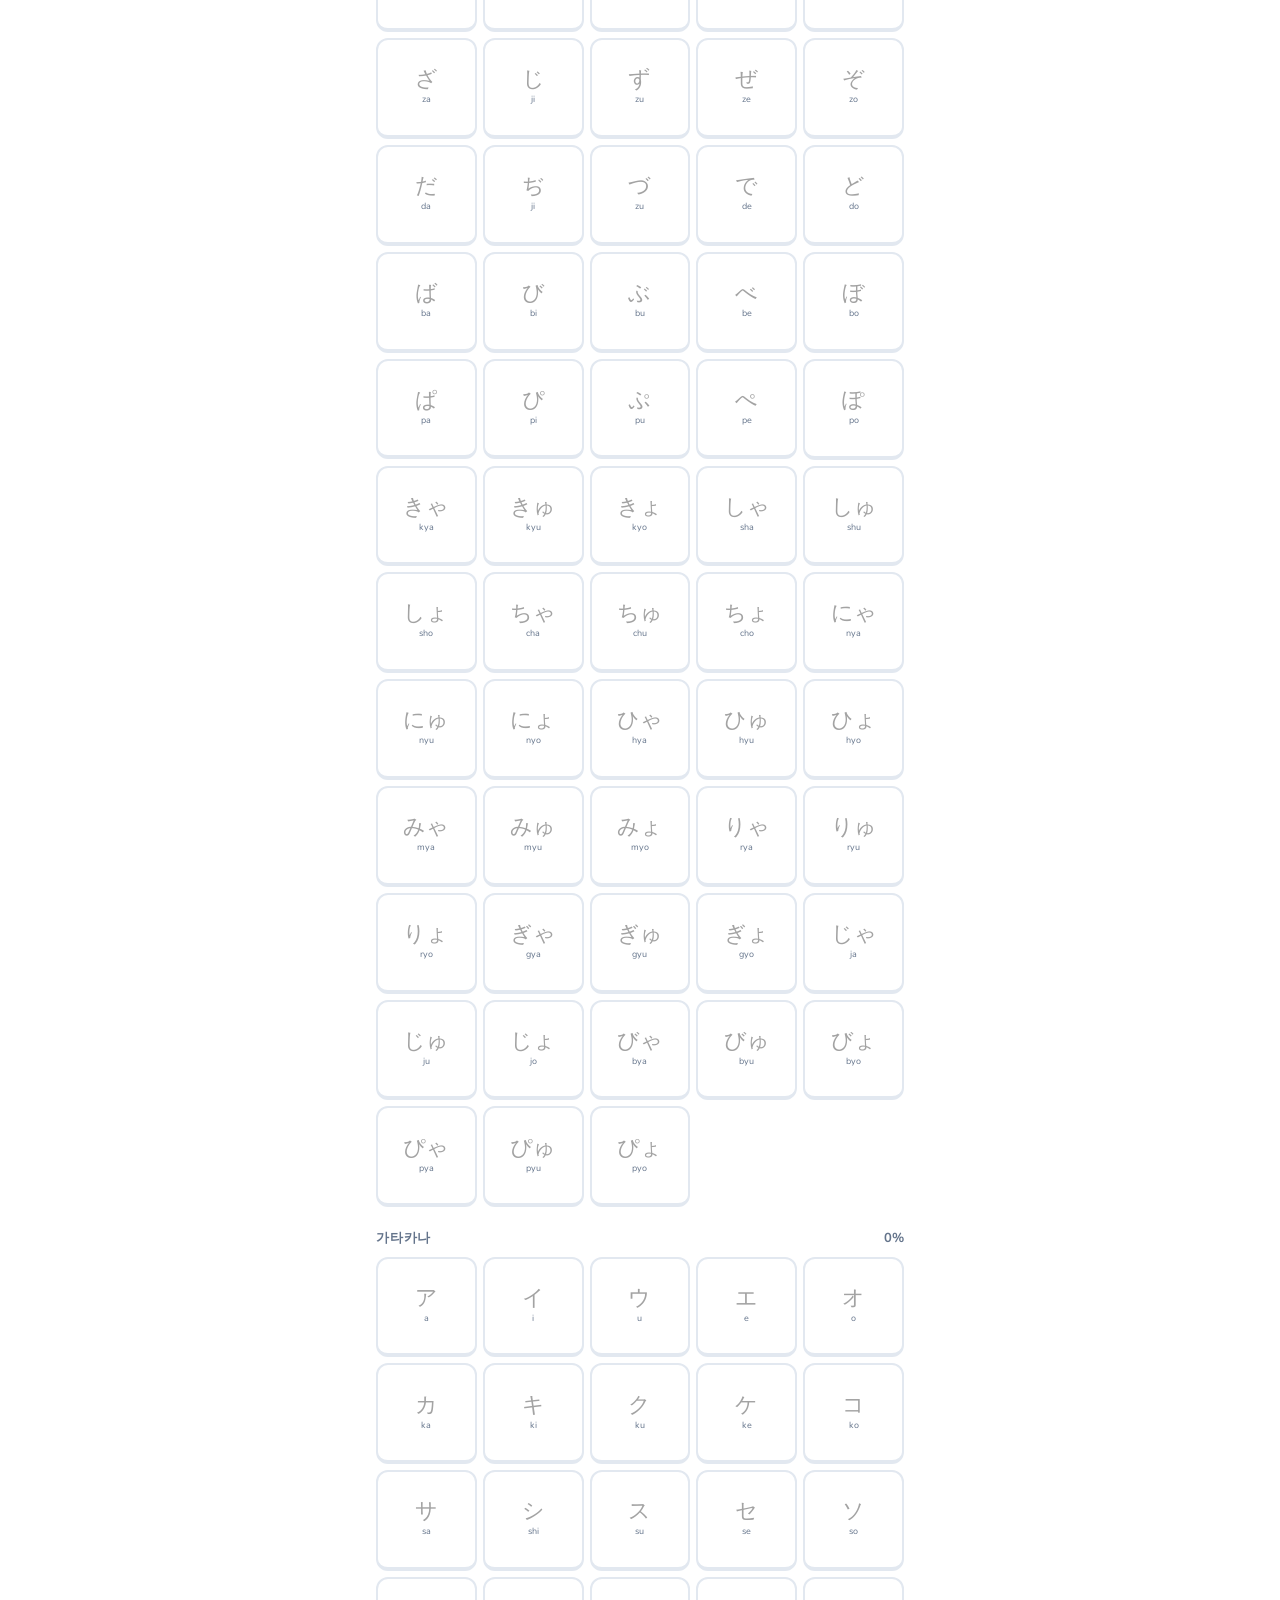
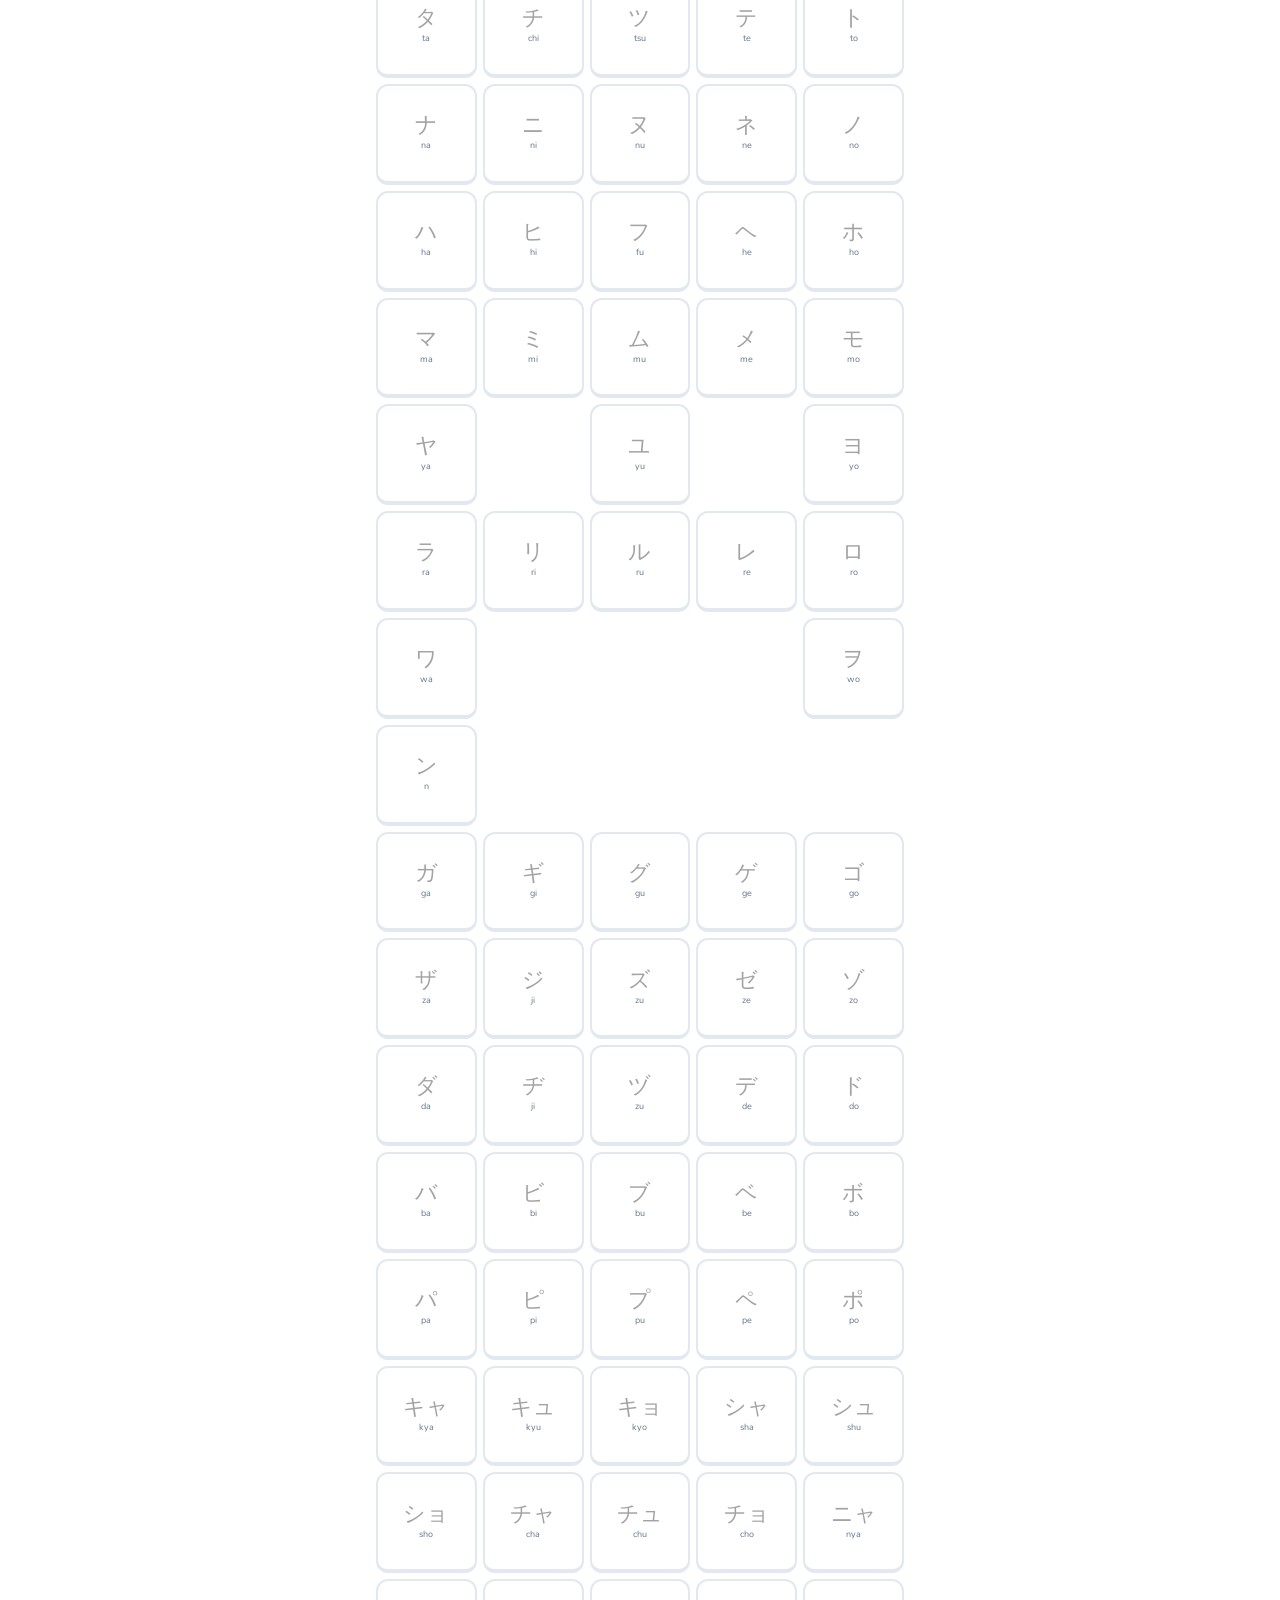
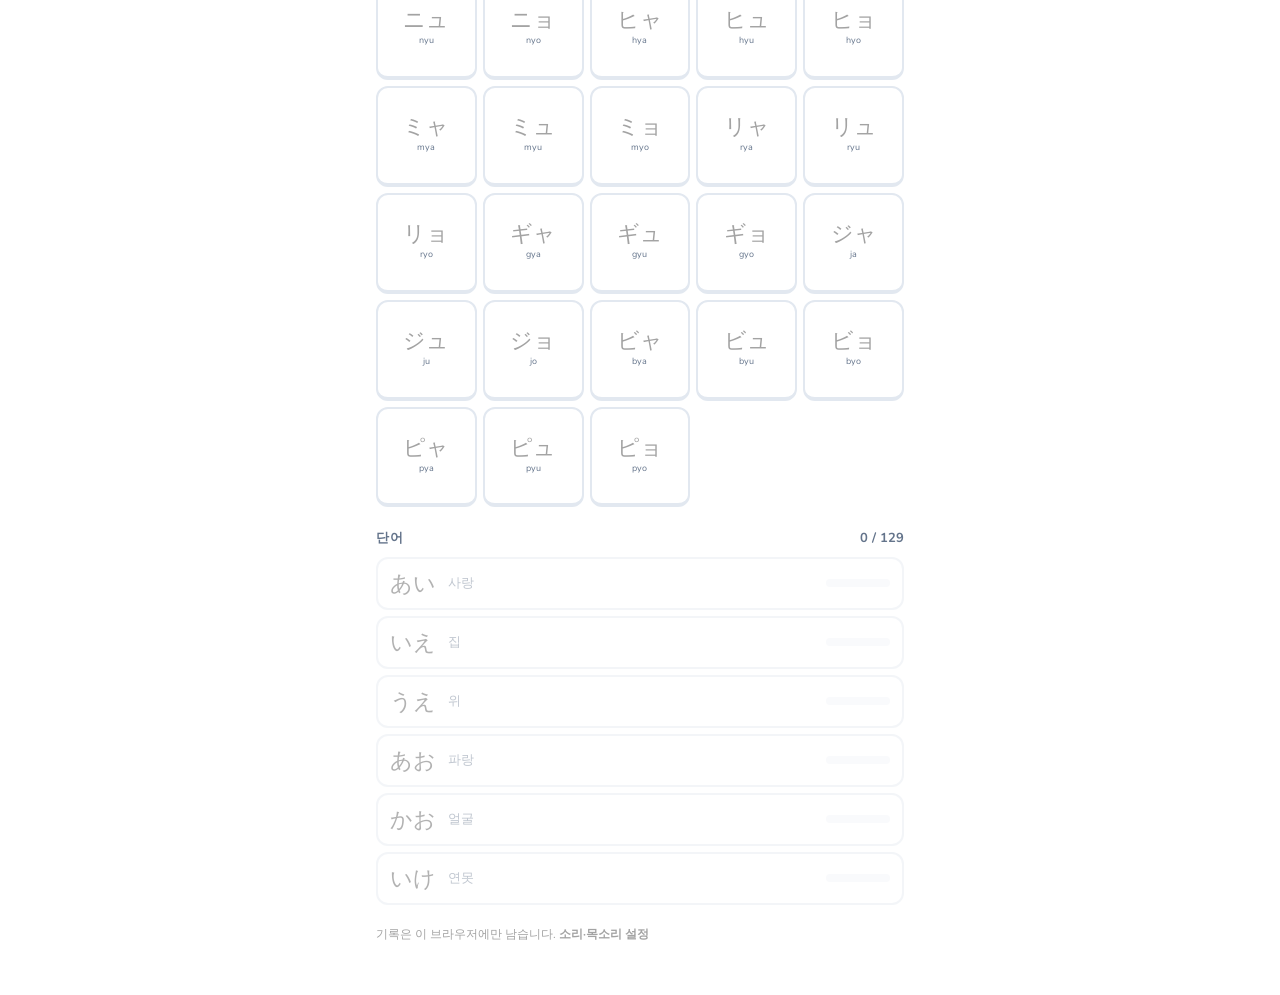
==== commit ad1ef6d8: "Lift the clone's visual system verbatim; pre-rendered neural audio; no-cache server - styles.css: Ta" ====
--- a/index.html
+++ b/index.html
@@ -3,13 +3,16 @@
 <head>
 <meta charset="utf-8">
 <meta name="viewport" content="width=device-width, initial-scale=1, viewport-fit=cover, user-scalable=no">
-<meta name="color-scheme" content="light dark">
+<meta name="color-scheme" content="light">
+<meta name="theme-color" content="#ffffff">
 <meta name="apple-mobile-web-app-capable" content="yes">
 <meta name="apple-mobile-web-app-status-bar-style" content="default">
 <meta name="description" content="Solingo — self-hosted, Duolingo-style script trainer. Engine + JSON courses.">
 <title>Solingo</title>
 <link rel="icon" href="data:image/svg+xml,%3Csvg xmlns=%27http://www.w3.org/2000/svg%27 viewBox=%270 0 64 64%27%3E%3Crect width=%2764%27 height=%2764%27 rx=%2716%27 fill=%27%2358cc02%27/%3E%3Ctext x=%2732%27 y=%2744%27 font-size=%2736%27 text-anchor=%27middle%27 fill=%27white%27 font-family=%27sans-serif%27%3Eあ%3C/text%3E%3C/svg%3E">
-<link rel="stylesheet" href="styles.css">
+<link rel="preconnect" href="https://fonts.googleapis.com"><link rel="preconnect" href="https://fonts.gstatic.com" crossorigin>
+<link rel="stylesheet" href="https://fonts.googleapis.com/css2?family=Nunito:wght@700;800;900&display=swap">
+<link rel="stylesheet" href="styles.css?v=4">
 </head>
 <body>
 <div class="wrap" id="home">
@@ -18,7 +21,7 @@
     <div class="xp"><span class="ic">⚡️</span><div><b id="h-xp">0</b><span>XP</span></div></div>
     <div class="known"><span class="ic">✍️</span><div><b id="h-known">0</b><span>익힌 글자</span></div></div>
   </div>
-  <button class="btn block green start" id="start">학습 시작하기<small id="start-sub"></small></button>
+  <div class="startwrap"><div class="bubble" id="bubble">Start</div><div class="ring" id="ring"><button class="start" id="start" aria-label="학습 시작하기">★</button></div><div class="startsub" id="start-sub"></div></div>
   <div id="sets"></div>
   <div class="section-t">단어 <span id="w-pct"></span></div><div class="words" id="wordlist"></div>
   <p class="tiny" style="margin-top:20px">기록은 이 브라우저에만 남습니다. <button id="snd-reset" style="color:var(--sky);font-weight:700">소리·목소리 설정</button></p>
@@ -29,7 +32,7 @@
   <p>브라우저 규칙상 한 번은 직접 허용해야 소리가 자동으로 나옵니다.</p>
   <ul><li><span class="ic">🔊</span>새 글자와 단어를 음성으로 자동 재생</li><li><span class="ic">🎵</span>정답·오답 효과음</li><li><span class="ic">🎙</span>따라 읽기 문제에서 마이크 사용 (그때 따로 물어봐요)</li><li><span class="ic">📳</span>진동 (지원 기기만)</li></ul>
   <div id="voice-wrap" style="display:none"><div class="section-t" style="margin-top:0">목소리 <span>눌러서 들어보기</span></div><div class="voices" id="voices"></div></div>
-  <button class="btn block green" id="perm-ok">허용하고 시작</button>
+  <button class="btn block secondary lg" id="perm-ok">허용하고 시작</button>
   <button class="btn block ghost" id="perm-no" style="margin-top:8px">소리 없이</button>
   <p class="tiny" id="perm-note" style="margin:10px 0 0;text-align:center"></p>
 </div></div>
@@ -37,12 +40,12 @@
 <div id="lesson">
   <div class="top"><button class="x" id="l-x">✕</button><div class="meter"><i id="l-meter"></i></div><span class="combo" id="l-combo"></span></div>
   <div class="stage" id="stage"></div>
-  <div class="foot" id="l-foot"><div class="verdict" id="l-verdict"></div><button class="btn block locked" id="l-btn">확인</button></div>
+  <div class="foot" id="l-foot"><div class="verdict" id="l-verdict"></div><button class="btn secondary sm" id="l-btn">확인</button></div>
 </div>
 <canvas id="confetti"></canvas>
 <div class="toast" id="toast"></div>
 <!-- iOS has no Vibration API; toggling a native switch control is the one thing that produces a haptic tick from a web page. -->
 <label class="hapt"><input type="checkbox" switch id="hapt"></label>
-<script src="app.js"></script>
+<script src="app.js?v=4"></script>
 </body>
 </html>
